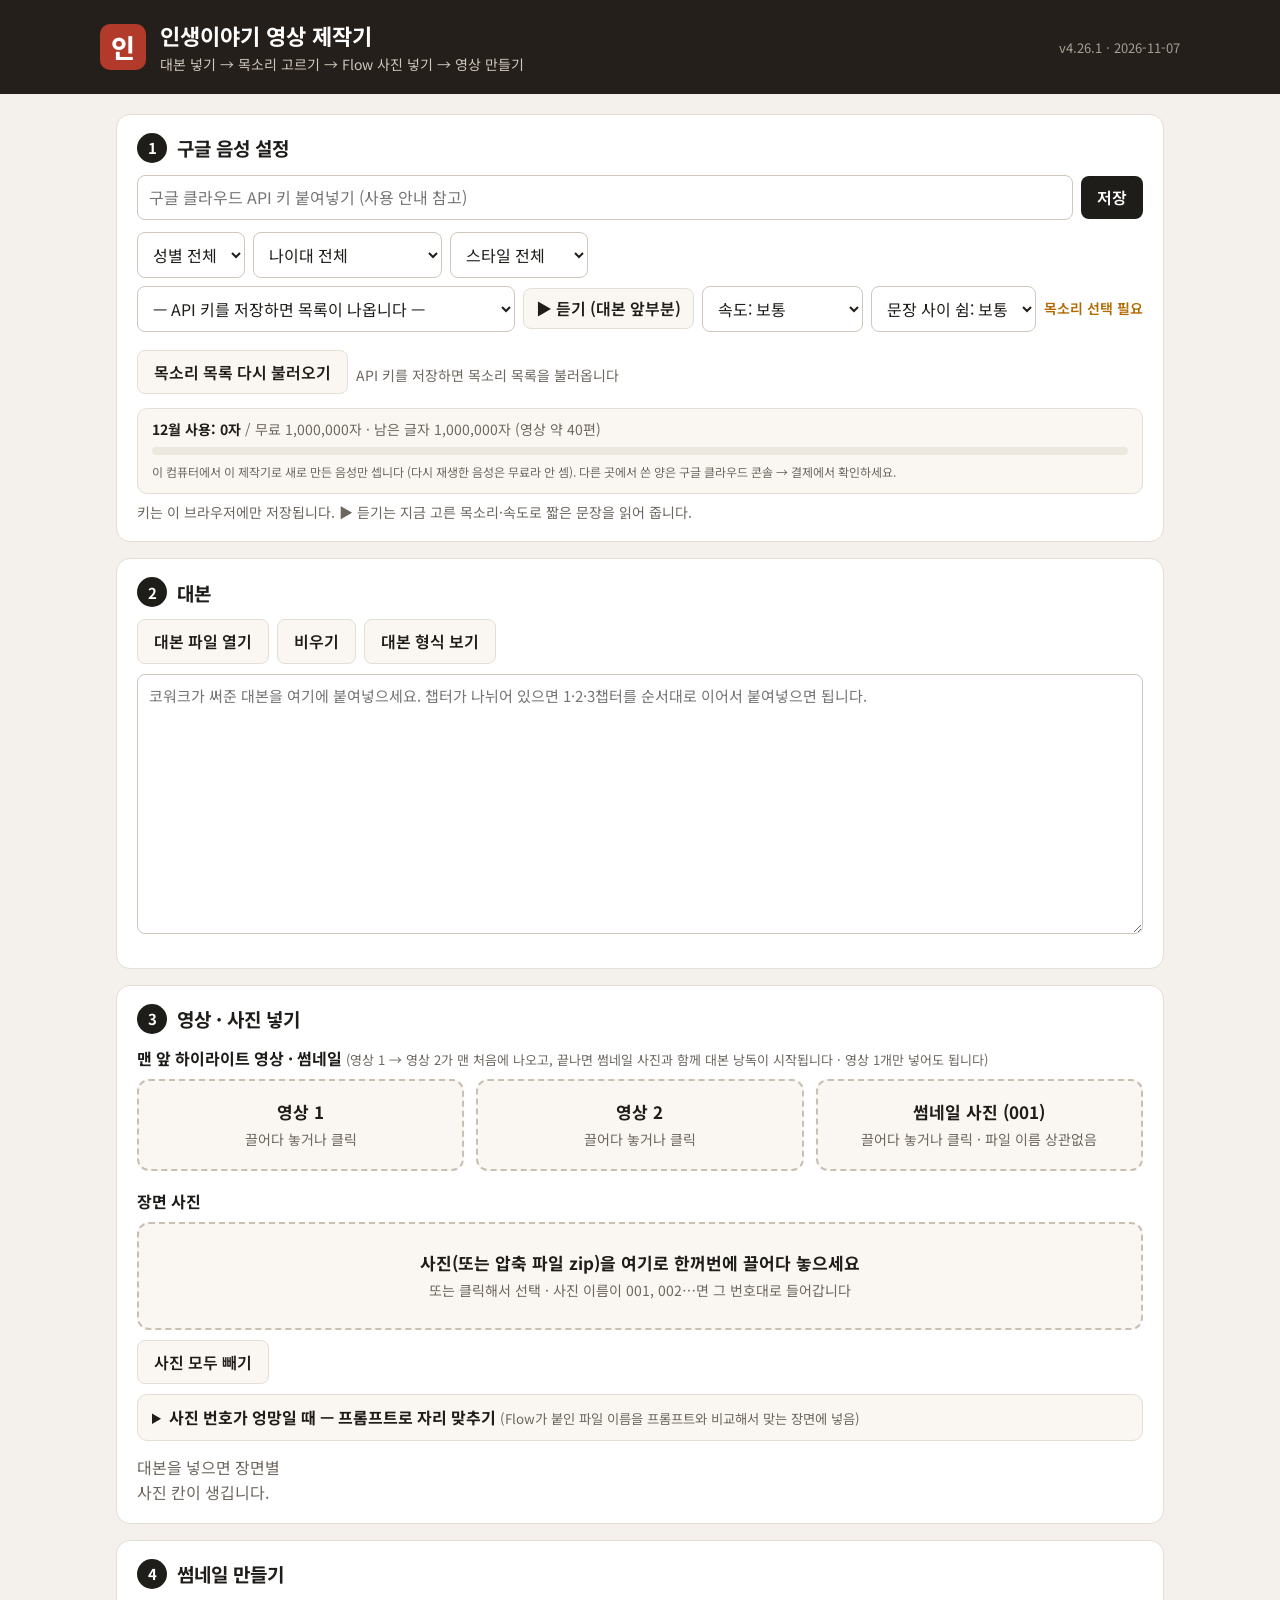
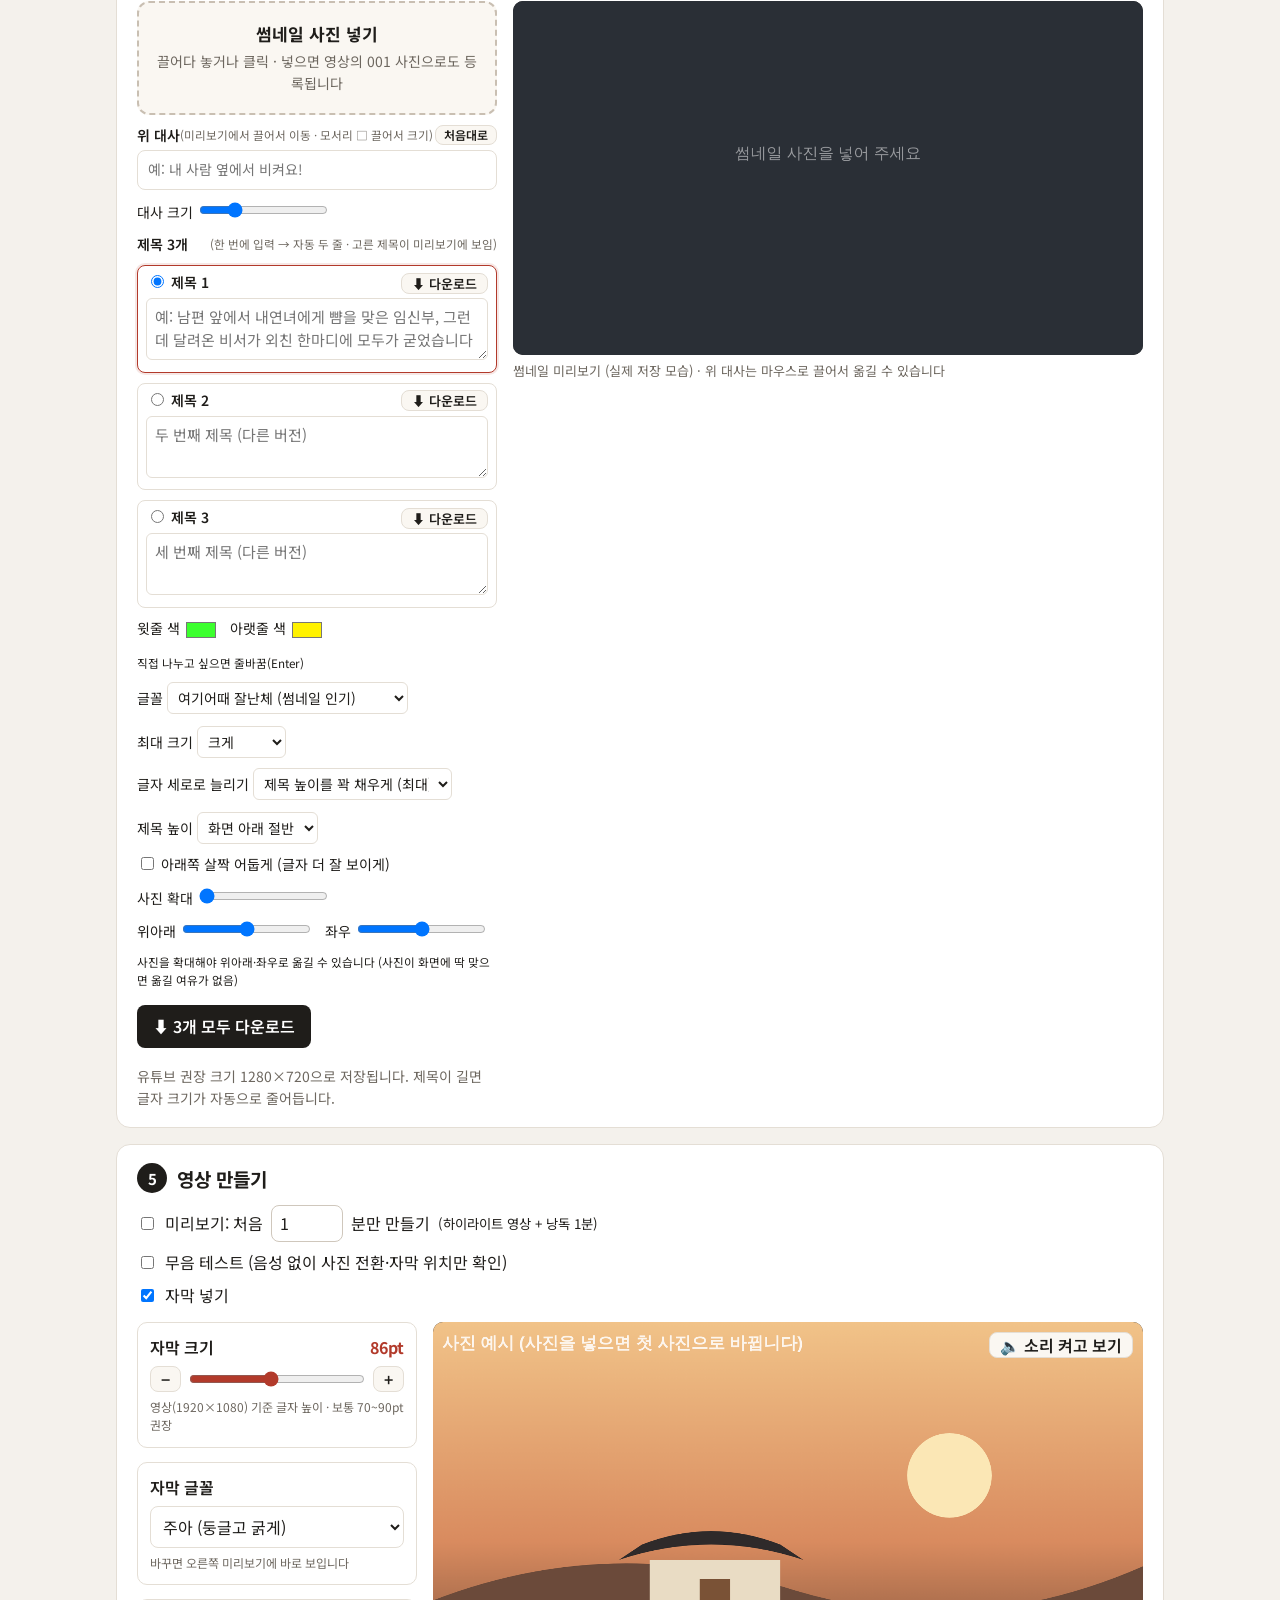
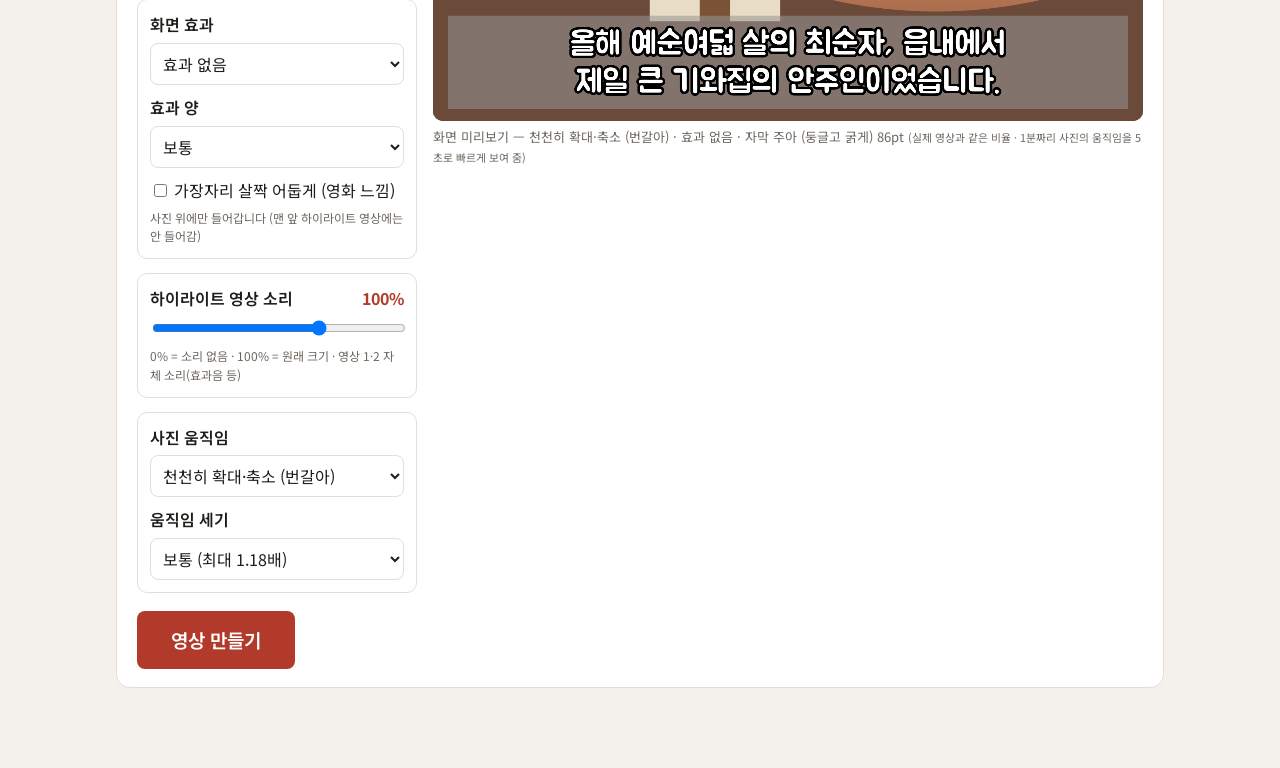
==== index.html @ 5c07108b "사진 움직임 세기 키움 (거의 안 보이던 문제) Co-Authored-By: Claude Opus 5.5 <noreply@anthropic.com> Claude-Session: h" ====
<!doctype html>
<html lang="ko">
<head>
<meta charset="utf-8">
<meta name="viewport" content="width=device-width, initial-scale=1">
<title>인생이야기 영상 제작기</title>
<link rel="preconnect" href="https://fonts.googleapis.com"><link rel="preconnect" href="https://fonts.gstatic.com" crossorigin>
<link href="https://fonts.googleapis.com/css2?family=Jua&family=Do+Hyeon&family=Black+Han+Sans&family=Bagel+Fat+One&family=Gasoek+One&family=Noto+Sans+KR:wght@700;900&family=Gothic+A1:wght@800&family=Nanum+Gothic:wght@800&family=Sunflower:wght@700&family=Gowun+Dodum&family=Dongle:wght@700&family=Gugi&family=Yeon+Sung&family=Noto+Serif+KR:wght@900&family=Nanum+Myeongjo:wght@800&family=Hahmlet:wght@800&family=Song+Myung&family=Dokdo&family=East+Sea+Dokdo&family=Gaegu:wght@700&family=Nanum+Pen+Script&display=swap" rel="stylesheet">
<link rel="stylesheet" href="lib/fonts/fonts.css?v=1">
<link rel="stylesheet" href="app.css?v=36">
</head>
<body>
<header class="top">
  <div class="brand"><span class="logo">인</span><div><h1>인생이야기 영상 제작기</h1><p>대본 넣기 → 목소리 고르기 → Flow 사진 넣기 → 영상 만들기</p></div><div class="topright"><span id="ext-state" class="ext"></span><span id="version" class="ver"></span></div></div>
</header>

<main>
  <!-- 음성 방식 -->
  <section class="card modes" id="sec-mode" hidden>
    <div class="card-head"><h2>음성은 어디서 만드나요?</h2></div>
    <label class="mode"><input type="radio" name="mode" value="google"> <span><b>제작기에서 바로 만들기 (구글 음성)</b><small>대본만 넣으면 음성·자막까지 자동 · 매달 100만 자 무료</small></span></label>
    <label class="mode"><input type="radio" name="mode" value="vrew"> <span><b>브루에서 만든 음성 파일 쓰기</b><small>브루에서 송세아로 만든 음성(mp3) + 자막(srt)을 넣음</small></span></label>
  </section>

  <!-- 구글 음성 -->
  <section class="card" id="sec-gkey" data-mode="google">
    <div class="card-head"><span class="num">1</span><h2>구글 음성 설정</h2><span class="state" id="g-key-state"></span></div>
    <div class="row">
      <input type="password" id="g-key" placeholder="구글 클라우드 API 키 붙여넣기 (사용 안내 참고)" autocomplete="off">
      <button id="g-key-save" class="btn">저장</button>
    </div>
    <div class="row" style="margin-top:12px">
      <select id="g-f-gender" class="f" title="성별"><option value="">성별 전체</option><option value="FEMALE">여성</option><option value="MALE">남성</option></select>
      <select id="g-f-age" class="f" title="느낌상 나이대 (추정)"><option value="">나이대 전체</option><option value="청년">청년 (20~30대 느낌)</option><option value="중년">중년 (40~50대 느낌)</option><option value="장년">장년 (60대 이상 느낌)</option></select>
      <select id="g-f-style" class="f" title="목소리 스타일"><option value="">스타일 전체</option><option value="warm">따뜻·부드러운</option><option value="calm">차분·또렷한</option><option value="bright">밝고 활기찬</option></select>
    </div>
    <div class="row" style="margin-top:8px">
      <select id="g-voice" class="gvoice"></select>
      <button id="g-play" class="btn play" title="대본을 넣었으면 대본 앞부분을, 없으면 예시 문장을 읽어 줍니다">▶ 듣기 (대본 앞부분)</button>
      <select id="g-speed" title="읽는 속도">
        <option value="0.8">속도: 아주 느리게</option><option value="0.85">속도: 느리게</option><option value="0.9">속도: 조금 느리게</option>
        <option value="0.95">속도: 살짝 느리게</option><option value="1">속도: 보통</option><option value="1.05">속도: 살짝 빠르게</option>
        <option value="1.1">속도: 조금 빠르게</option><option value="1.2">속도: 빠르게</option>
      </select>
      <select id="g-pause" title="문장이 끝날 때마다 쉬는 길이">
        <option value="0">문장 사이 쉼: 없음</option><option value="1">문장 사이 쉼: 짧게</option><option value="2" selected>문장 사이 쉼: 보통</option><option value="3">문장 사이 쉼: 길게</option>
      </select>
      <span class="state" id="g-voice-state"></span>
    </div>
    <div class="row picks" id="g-picks"></div>
    <div class="row tools" style="margin-top:8px"><button class="btn ghost" id="g-voices-load">목소리 목록 다시 불러오기</button><span class="hint" id="g-voices-info"></span></div>
    <div class="g-usage" id="g-usage"></div>
    <p class="hint">키는 이 브라우저에만 저장됩니다. ▶ 듣기는 지금 고른 목소리·속도로 짧은 문장을 읽어 줍니다.</p>
  </section>

  <!-- 브루 음성 -->
  <section class="card" id="sec-vrew" data-mode="vrew" hidden>
    <div class="card-head"><span class="num">1</span><h2>브루 음성 · 자막 넣기</h2><span class="state" id="vrew-state"></span></div>
    <div class="help">
      <b>브루에서 할 일</b>
      <ol>
        <li>대본을 넣고 AI 목소리(예: 송세아)로 음성 만들기 — 사진·배경음악은 넣지 않아도 됨</li>
        <li><b>내보내기 → 오디오 파일(mp3 또는 wav)</b> 저장</li>
        <li><b>내보내기 → 자막 파일(srt)</b> 저장</li>
      </ol>
    </div>
    <div class="vrew-files">
      <label class="drop small" id="vrew-drop">
        <input type="file" id="vrew-input" accept="audio/*,.mp3,.wav,.m4a,.aac,.srt,text/plain" multiple hidden>
        <strong>음성 파일과 자막 파일(.srt)을 여기로 끌어다 놓으세요</strong>
        <span>두 개를 한꺼번에 넣어도 되고, 하나씩 넣어도 됩니다</span>
      </label>
      <div class="vrew-info">
        <div>음성: <b id="vrew-audio-name">없음</b></div>
        <div>자막: <b id="vrew-srt-name">없음</b></div>
      </div>
    </div>
  </section>

  <!-- 2. 대본 -->
  <section class="card" id="sec-script">
    <div class="card-head"><span class="num">2</span><h2>대본 <small class="opt-only">(선택)</small></h2><span class="state" id="script-state"></span></div>
    <p class="hint opt-only" style="margin:0 0 10px">브루 음성을 쓸 때는 비워 둬도 됩니다. 대본에 <b>[장면 001]</b> 표시가 있으면 그 위치에서 사진이 바뀌고, <b>[챕터]</b> 표시가 있으면 유튜브 챕터가 만들어집니다. 없으면 사진 장수에 맞춰 고르게 나눕니다.</p>
    <div class="row tools">
      <label class="btn ghost" title="챕터 파일 여러 개를 한꺼번에 고르면 이름 순서대로 이어 붙입니다">대본 파일 열기<input type="file" id="script-file" accept=".txt,text/plain" multiple hidden></label>
      <button class="btn ghost" id="script-clear">비우기</button>
      <button class="btn ghost" id="format-help-btn">대본 형식 보기</button>
    </div>
    <div id="format-help" class="help" hidden>
      <pre>[챕터] 1부. 낡은 장부        ← 유튜브 챕터 제목 (선택)
[장면 003]                   ← 여기서 사진 3번으로 바뀜
[내레이션] 서윤희가 시집온 곳은...
[한숙자] 쌀자루는 왜 아직 그대로냐.
[서윤희|슬픔] 금방 옮기겠습니다.        ← 감정 지정
[김덕수|분노|1.5] 그만들 해라.          ← 감정 + 세기(0~2)</pre>
      <p>감정: 보통 · 기쁨 · 슬픔 · 분노 · 속삭임 · 톤업 · 톤다운 · 자동 &nbsp;/&nbsp; 태그 없는 줄은 내레이션 &nbsp;/&nbsp; # 으로 시작하는 줄은 무시</p>
    </div>
    <textarea id="script" autocomplete="off" spellcheck="false" placeholder="코워크가 써준 대본을 여기에 붙여넣으세요. 챕터가 나뉘어 있으면 1·2·3챕터를 순서대로 이어서 붙여넣으면 됩니다."></textarea>
    <div id="script-summary" class="summary"></div>
  </section>

  <!-- 사진 만들기 -->
  <section class="card" id="sec-gen" hidden>
    <div class="card-head"><span class="num">3</span><h2>사진 자동 생성 <small>(선택 · Gemini API 키가 있을 때만)</small></h2><span class="state" id="gen-state"></span></div>
    <div class="row">
      <input type="password" id="gem-key" placeholder="Gemini API 키 (aistudio.google.com → Get API key)" autocomplete="off">
      <button id="gem-key-save" class="btn">저장</button><span class="state" id="gem-key-state"></span>
    </div>
    <div class="row" style="margin-top:8px"><label>모델 <select id="gem-model"></select></label></div>
    <div class="row tools" style="margin-top:12px">
      <label class="btn ghost">프롬프트 파일 열기<input type="file" id="gen-file" accept=".txt,.md,text/plain" hidden></label>
    </div>
    <textarea id="gen-prompts" class="short" spellcheck="false" placeholder="코워크가 준 '이미지 프롬프트'를 여기에 붙여넣으세요 ([인물] / [인물사진] / [썸네일 A] / [장면 002] …)"></textarea>
    <div id="gen-summary" class="summary"></div>
    <h3 class="sub">① 인물 참고 사진 <span class="hint">— 인물마다 얼굴 사진 1장을 정해두면 모든 장면에서 같은 얼굴로 나옵니다</span></h3>
    <div id="gen-chars" class="chars"></div>
    <h3 class="sub">② 썸네일 <span class="hint">— 썸네일 A 는 장면 001 사진으로도 쓰입니다</span></h3>
    <div id="gen-thumbs" class="grid"></div>
    <h3 class="sub">③ 장면 사진 전부 만들기</h3>
    <div class="row">
      <button id="gen-all" class="btn big">사진 전부 만들기</button>
      <button id="gen-stop" class="btn ghost" hidden>중지</button>
      <button id="gen-retry" class="btn ghost" hidden>실패한 것만 다시</button>
      <button id="gen-zip" class="btn ghost">만든 사진 폴더에 저장</button>
    </div>
    <div id="gen-failed" class="msgs"></div>
    <p class="hint">만든 사진은 아래 사진 칸에 장면 번호대로 바로 들어갑니다. 마음에 안 드는 장은 아래 칸의 [다시] 를 누르세요. 한 번 만든 사진은 브라우저에 저장되어, 새로고침해도 다시 돈이 들지 않습니다.</p>
  </section>

  <!-- 4. 사진 -->
  <section class="card" id="sec-images">
    <div class="card-head"><span class="num">4</span><h2>영상 · 사진 넣기</h2><span class="state" id="img-state"></span></div>
    <h3 class="subhead">맨 앞 하이라이트 영상 · 썸네일 <small>(영상 1 → 영상 2가 맨 처음에 나오고, 끝나면 썸네일 사진과 함께 대본 낭독이 시작됩니다 · 영상 1개만 넣어도 됩니다)</small></h3>
    <div class="clip-row">
      <div class="clip-slot" data-part="1">
        <label class="drop small"><input type="file" accept="video/*" hidden><strong>영상 1</strong><span class="clip-name">끌어다 놓거나 클릭</span></label>
        <video muted playsinline hidden></video>
        <button class="btn ghost clip-del" hidden>빼기</button>
      </div>
      <div class="clip-slot" data-part="2">
        <label class="drop small"><input type="file" accept="video/*" hidden><strong>영상 2</strong><span class="clip-name">끌어다 놓거나 클릭</span></label>
        <video muted playsinline hidden></video>
        <button class="btn ghost clip-del" hidden>빼기</button>
      </div>
      <div class="clip-slot thumb-slot" id="thumb-slot">
        <label class="drop small"><input type="file" accept="image/*" hidden><strong>썸네일 사진 (001)</strong><span class="clip-name">끌어다 놓거나 클릭 · 파일 이름 상관없음</span></label>
        <img alt="" hidden>
        <button class="btn ghost clip-del" hidden>빼기</button>
      </div>
    </div>
    <h3 class="subhead">장면 사진</h3>
    <label id="drop" class="drop">
      <input type="file" id="img-input" accept="image/*,video/*,.zip" multiple hidden>
      <strong>사진(또는 압축 파일 zip)을 여기로 한꺼번에 끌어다 놓으세요</strong>
      <span>또는 클릭해서 선택 · 사진 이름이 001, 002…면 그 번호대로 들어갑니다</span>
    </label>
    <div class="row tools"><button class="btn ghost" id="img-clear">사진 모두 빼기</button></div>
    <details class="pm-box" id="pm-box">
      <summary><b>사진 번호가 엉망일 때 — 프롬프트로 자리 맞추기</b> <small>(Flow가 붙인 파일 이름을 프롬프트와 비교해서 맞는 장면에 넣음)</small></summary>
      <p class="hint" style="margin:8px 0">Flow에 붙여넣었던 프롬프트를 그대로 아래에 붙여넣고 버튼을 누르세요. Flow가 파일 이름을 프롬프트 요약(예: Man_with_umbrella_at_bus_stop.png)으로 붙이면, 그 단어들을 프롬프트와 비교해 맞는 장면에 한 장씩 넣습니다. 썸네일(001) 칸의 사진은 그대로 둡니다.</p>
      <textarea id="pm-text" class="pm-text" placeholder='Save/export this image as "002". 프롬프트…placeholder="2. A wide establishing shot of ...&#10;&#10;3. ..."#10;placeholder="2. A wide establishing shot of ...&#10;&#10;3. ..."#10;Save/export this image as "003". 프롬프트…placeholder="2. A wide establishing shot of ...&#10;&#10;3. ..."#10;placeholder="2. A wide establishing shot of ...&#10;&#10;3. ..."#10;(또는 2. 프롬프트… 형식도 됩니다)'></textarea>
      <div class="row" style="margin-top:8px">
        <button class="btn" id="pm-run" type="button">프롬프트로 자리 맞추기</button>
        <label style="font-size:14px"><input type="checkbox" id="pm-ai"> AI로 사진 내용도 보기 <small style="color:var(--muted)">(이름에 단서가 없을 때만 · 처음 100MB 받음)</small></label>
        <label class="btn ghost" style="cursor:pointer">프롬프트 파일 열기<input type="file" id="pm-file" accept=".txt,.md,text/plain" hidden></label>
      </div>
      <p class="hint" id="pm-state"></p>
    </details>
    <div id="grid" class="grid"></div>
    <div class="sub-box" id="sub-box" hidden>
      <div class="card-head" style="margin:0 0 8px"><h2 style="font-size:17px">구독·좋아요 영상 <small>(한 번 넣으면 계속 저장)</small></h2><span class="state" id="sub-state"></span></div>
      <p class="hint" style="margin:0 0 10px">대본에서 <b>"구독과 좋아요…"</b> 멘트가 나오는 순간 자동으로 이 영상이 나옵니다. 매번 넣을 필요 없이 이 브라우저에 저장됩니다.</p>
      <div class="sub-row">
        <label class="drop small" id="sub-drop">
          <input type="file" id="sub-input" accept="video/*" hidden>
          <strong>영상 파일을 끌어다 놓거나 클릭</strong><span>지금 저장된 것: <b id="sub-name">없음</b></span>
        </label>
        <video id="sub-preview" muted playsinline controls hidden></video>
      </div>
      <div class="row" id="sub-opts" hidden style="margin-top:10px;gap:14px;flex-wrap:wrap;align-items:center">
        <label><input type="checkbox" id="sub-hide" checked> 영상이 나오는 동안 제작기 자막 숨기기 (영상에 자막이 이미 있으므로)</label>
        <details class="more"><summary>기타 설정</summary>
          <label>보여주는 방식 <select id="sub-mode"><option value="full">화면 전체로</option><option value="key">사진 위에 겹치기 (초록 배경 지움)</option></select></label>
          <label><input type="checkbox" id="sub-sound"> 영상 자체 소리도 넣기</label>
        </details>
        <button class="btn ghost" id="sub-del">빼기</button>
      </div>
    </div>
  </section>

  <!-- 썸네일 만들기 -->
  <section class="card" id="sec-thumb">
    <div class="card-head"><span class="num">5</span><h2>썸네일 만들기</h2><span class="state" id="tm-state"></span></div>
    <div class="tm-wrap">
      <div class="tm-ctl">
        <label class="drop small" id="tm-drop">
          <input type="file" id="tm-input" accept="image/*" hidden>
          <strong>썸네일 사진 넣기</strong><span id="tm-name">끌어다 놓거나 클릭 · 넣으면 영상의 001 사진으로도 등록됩니다</span>
        </label>
        <label class="tm-field"><span><span>위 대사 <small>(미리보기에서 끌어서 이동 · 모서리 □ 끌어서 크기)</small></span><button class="btn ghost sm" id="tm-qreset" type="button" style="font-size:12px;padding:3px 8px">처음대로</button></span><input type="text" id="tm-quote" placeholder="예: 내 사람 옆에서 비켜요!"></label>
        <div class="tm-row"><label>대사 크기 <input type="range" id="tm-qsize" min="35" max="300" step="5" value="100"></label></div>
        <div class="tm-field"><span>제목 3개 <small>(한 번에 입력 → 자동 두 줄 · 고른 제목이 미리보기에 보임)</small></span></div>
        <div class="tm-title-row on" data-i="1">
          <div class="tm-title-h"><label><input type="radio" name="tm-pick" value="1" checked> 제목 1</label><button class="btn ghost sm tm-dl" type="button" data-i="1">⬇ 다운로드</button></div>
          <textarea id="tm-title1" class="tm-title" rows="2" placeholder="예: 남편 앞에서 내연녀에게 뺨을 맞은 임신부, 그런데 달려온 비서가 외친 한마디에 모두가 굳었습니다"></textarea>
        </div>
        <div class="tm-title-row" data-i="2">
          <div class="tm-title-h"><label><input type="radio" name="tm-pick" value="2"> 제목 2</label><button class="btn ghost sm tm-dl" type="button" data-i="2">⬇ 다운로드</button></div>
          <textarea id="tm-title2" class="tm-title" rows="2" placeholder="두 번째 제목 (다른 버전)"></textarea>
        </div>
        <div class="tm-title-row" data-i="3">
          <div class="tm-title-h"><label><input type="radio" name="tm-pick" value="3"> 제목 3</label><button class="btn ghost sm tm-dl" type="button" data-i="3">⬇ 다운로드</button></div>
          <textarea id="tm-title3" class="tm-title" rows="2" placeholder="세 번째 제목 (다른 버전)"></textarea>
        </div>

        <div class="tm-row"><label>윗줄 색 <input type="color" id="tm-c1" value="#3cff2e"></label><label>아랫줄 색 <input type="color" id="tm-c2" value="#fff200"></label><small>직접 나누고 싶으면 줄바꿈(Enter)</small></div>
        <div class="tm-row">
          <label>글꼴 <select id="tm-font"></select></label>
          <label>최대 크기 <select id="tm-size"><option value="0.8">보통</option><option value="1" selected>크게</option><option value="1.2">아주 크게</option></select></label>
        </div>
        <div class="tm-row">
          <label>글자 세로로 늘리기 <select id="tm-stretch"><option value="fill" selected>제목 높이를 꽉 채우게 (최대)</option><option value="3">3배</option><option value="2.5">2.5배</option><option value="2">2배</option><option value="1.5">1.5배</option><option value="1">안 늘림</option></select></label>
          <label>제목 높이 <select id="tm-area"><option value="0.38">화면 아래 ⅓</option><option value="0.45">화면 아래 45%</option><option value="0.52" selected>화면 아래 절반</option><option value="0.6">화면 아래 60%</option></select></label>
        </div>
        <div class="tm-row">
          <label><input type="checkbox" id="tm-shade"> 아래쪽 살짝 어둡게 (글자 더 잘 보이게)</label>
        </div>
        <div class="tm-row">
          <label>사진 확대 <input type="range" id="tm-zoom" min="100" max="250" step="5" value="100"></label>
        </div>
        <div class="tm-row">
          <label>위아래 <input type="range" id="tm-posy" min="0" max="100" value="50"></label>
          <label>좌우 <input type="range" id="tm-posx" min="0" max="100" value="50"></label>
        </div>
        <div class="tm-row"><small>사진을 확대해야 위아래·좌우로 옮길 수 있습니다 (사진이 화면에 딱 맞으면 옮길 여유가 없음)</small>
        </div>
        <div class="row" style="margin-top:6px">
          <button class="btn" id="tm-save" type="button">⬇ 3개 모두 다운로드</button>
        </div>
        <small class="hint">유튜브 권장 크기 1280×720으로 저장됩니다. 제목이 길면 글자 크기가 자동으로 줄어듭니다.</small>
      </div>
      <figure class="look tm-look">
        <canvas id="tm-canvas" width="1280" height="720"></canvas>
        <figcaption>썸네일 미리보기 (실제 저장 모습) · 위 대사는 마우스로 끌어서 옮길 수 있습니다</figcaption>
      </figure>
    </div>
  </section>

  <!-- 5. 만들기 -->
  <section class="card" id="sec-build">
    <div class="card-head"><span class="num">5</span><h2>영상 만들기</h2></div>
    <div class="opts">
      <label><input type="checkbox" id="opt-preview"> 미리보기: 처음 <input type="number" id="opt-preview-n" value="1" min="0.5" max="30" step="0.5"> 분만 만들기 <small>(하이라이트 영상 + 낭독 1분)</small></label>
      <label data-mode="google"><input type="checkbox" id="opt-mock"> 무음 테스트 (음성 없이 사진 전환·자막 위치만 확인)</label>
      <label><input type="checkbox" id="opt-sub" checked> 자막 넣기</label>
    </div>
    <div class="look-wrap">
      <div class="look-ctl">
        <div class="ctl">
          <div class="ctl-h">자막 크기 <b id="opt-subsize-val">86pt</b></div>
          <div class="ctl-row">
            <button class="btn ghost sm" id="subsize-minus" type="button">−</button>
            <input type="range" id="opt-subsize" min="48" max="130" step="2" value="86">
            <button class="btn ghost sm" id="subsize-plus" type="button">+</button>
          </div>
          <small>영상(1920×1080) 기준 글자 높이 · 보통 70~90pt 권장</small>
        </div>
        <div class="ctl">
          <div class="ctl-h">자막 글꼴</div>
          <select id="opt-font"></select>
          <small>바꾸면 오른쪽 미리보기에 바로 보입니다</small>
        </div>
        <div class="ctl">
          <div class="ctl-h">화면 효과</div>
          <select id="opt-fx">
            <option value="none" selected>효과 없음</option>
            <option value="firefly">반딧불 (떠다니는 빛)</option>
            <option value="dust">빛가루 (반짝이는 먼지)</option>
            <option value="petal">꽃잎 흩날림</option>
            <option value="leaf">낙엽 흩날림</option>
            <option value="snow">눈 내림</option>
            <option value="leak">따뜻한 빛 번짐</option>
          </select>
          <div class="ctl-h" style="margin-top:10px">효과 양</div>
          <select id="opt-fx-amt"><option value="0.6">적게</option><option value="1" selected>보통</option><option value="1.6">많이</option></select>
          <label style="display:block;margin-top:10px"><input type="checkbox" id="opt-vig"> 가장자리 살짝 어둡게 (영화 느낌)</label>
          <small>사진 위에만 들어갑니다 (맨 앞 하이라이트 영상에는 안 들어감)</small>
        </div>
        <div class="ctl">
          <div class="ctl-h">하이라이트 영상 소리 <b id="opt-clipvol-val">100%</b></div>
          <input type="range" id="opt-clipvol" min="0" max="150" step="5" value="100" style="width:100%">
          <small>0% = 소리 없음 · 100% = 원래 크기 · 영상 1·2 자체 소리(효과음 등)</small>
        </div>
        <div class="ctl">
          <div class="ctl-h">사진 움직임</div>
          <select id="opt-motion">
            <option value="alt" selected>천천히 확대·축소 (번갈아)</option>
            <option value="in">천천히 확대만</option>
            <option value="out">천천히 축소만</option>
            <option value="pan">천천히 좌우 이동</option>
            <option value="kb">확대하며 옆으로 이동</option>
            <option value="none">움직임 없음</option>
          </select>
          <div class="ctl-h" style="margin-top:10px">움직임 세기</div>
          <select id="opt-motion-str">
            <option value="1.1">약하게 (최대 1.1배)</option>
            <option value="1.18" selected>보통 (최대 1.18배)</option>
            <option value="1.28">강하게 (최대 1.28배)</option>
          </select>
        </div>
      </div>
      <figure class="look">
        <canvas id="look" width="1920" height="1080"></canvas>
        <button class="btn ghost sm look-sound" id="look-sound" type="button">🔈 소리 켜고 보기</button>
        <figcaption>화면 미리보기 — <span id="look-cap"></span> <small>(실제 영상과 같은 비율 · 1분짜리 사진의 움직임을 5초로 빠르게 보여 줌)</small></figcaption>
      </figure>
    </div>
    <div class="row">
      <button id="build" class="btn big">영상 만들기</button>
      <button id="cancel" class="btn ghost" hidden>중지</button>
    </div>
    <div id="progress" class="progress" hidden>
      <div class="stage" id="stage"></div>
      <div class="bar"><div id="bar-fill"></div></div>
      <div class="pmeta"><span id="pct"></span><span id="eta"></span></div>
      <canvas id="preview" width="1920" height="1080"></canvas>
    </div>
    <div id="result" class="result" hidden></div>
  </section>
</main>

<!-- 예전 타입캐스트 방식용 요소 (화면에는 안 보임) -->
<div hidden id="legacy">
  <input id="api-key"><button id="key-save"></button><span id="key-state"></span>
  <input type="checkbox" id="opt-single">
  <div id="cast"></div><span id="cast-state"></span><span id="voices-info"></span><button id="voices-load"></button>
  <button id="cache-clear"></button><span id="cache-info"></span>
</div>
<div id="toast" class="toast" hidden></div>
<audio id="player" hidden></audio>
<script src="lib/mp4-muxer.js?v=2"></script>
<script src="lib/jszip.min.js?v=2"></script>
<script src="app.js?v=55"></script>
<script src="gen.js?v=1"></script>
<script src="match.js?v=3"></script>
<script src="tts.js?v=8"></script>
</body>
</html>
---- lib/fonts/fonts.css ----
/* 직접 올려 둔 무료 한글 글꼴 (상업적 이용 가능) — 고를 때만 내려받음 */
@font-face { font-family: "Jalnan"; src: url("Jalnan.woff") format("woff"); font-display: swap; }
@font-face { font-family: "BMHannaPro"; src: url("BMHannaPro.woff2") format("woff2"); font-display: swap; }
@font-face { font-family: "Cafe24Ssurround"; src: url("Cafe24Ssurround.woff") format("woff"); font-display: swap; }
@font-face { font-family: "GangwonPower"; src: url("GangwonPower.woff") format("woff"); font-display: swap; }
@font-face { font-family: "ONEMobilePOP"; src: url("ONEMobilePOP.woff") format("woff"); font-display: swap; }
@font-face { font-family: "NanumSquareEB"; src: url("NanumSquareEB.woff2") format("woff2"); font-display: swap; }
@font-face { font-family: "NanumSquareRoundEB"; src: url("NanumSquareRoundEB.woff2") format("woff2"); font-display: swap; }
@font-face { font-family: "LINESeedKR"; src: url("LINESeedKRBold.woff2") format("woff2"); font-display: swap; }
@font-face { font-family: "PayboocBold"; src: url("PayboocBold.woff") format("woff"); font-display: swap; }
@font-face { font-family: "BinggraeBold"; src: url("BinggraeBold.woff2") format("woff2"); font-display: swap; }
@font-face { font-family: "MaplestoryBold"; src: url("MaplestoryBold.woff2") format("woff2"); font-display: swap; }
@font-face { font-family: "BMHanna11"; src: url("BMHanna11.woff2") format("woff2"); font-display: swap; }
@font-face { font-family: "BMEuljiro"; src: url("BMEuljiro.woff2") format("woff2"); font-display: swap; }
@font-face { font-family: "TmonMonsori"; src: url("TmonMonsori.woff") format("woff"); font-display: swap; }
@font-face { font-family: "ChosunGs"; src: url("ChosunGs.woff") format("woff"); font-display: swap; }
@font-face { font-family: "NanumBrush"; src: url("NanumBrush.woff2") format("woff2"); font-display: swap; }
---- app.css ----
:root {
  --bg: #f4f1ec;
  --card: #ffffff;
  --ink: #1f1d1a;
  --muted: #6d675f;
  --line: #e4ded5;
  --accent: #b23a2b;
  --accent-ink: #ffffff;
  --ok: #2e7d4f;
  --warn: #b26a00;
  --err: #b3261e;
  --soft: #faf7f2;
}
* { box-sizing: border-box; }
body {
  margin: 0; background: var(--bg); color: var(--ink);
  font: 16px/1.55 "Malgun Gothic", "Apple SD Gothic Neo", "Noto Sans KR", system-ui, sans-serif;
}
.top { background: #241f1b; color: #fff; padding: 18px 24px; }
.brand { display: flex; gap: 14px; align-items: center; max-width: 1080px; margin: 0 auto; }
.logo { width: 46px; height: 46px; border-radius: 10px; background: var(--accent); display: grid; place-items: center; font-weight: 800; font-size: 26px; }
.top h1 { margin: 0; font-size: 22px; }
.top p { margin: 2px 0 0; color: #cfc6bb; font-size: 14px; }
main { max-width: 1080px; margin: 0 auto; padding: 20px 16px 80px; display: grid; gap: 16px; }
.card { background: var(--card); border: 1px solid var(--line); border-radius: 14px; padding: 18px 20px; }
.card-head { display: flex; align-items: center; gap: 10px; margin-bottom: 12px; }
.card-head h2 { margin: 0; font-size: 19px; }
.num { width: 30px; height: 30px; border-radius: 50%; background: var(--ink); color: #fff; display: grid; place-items: center; font-weight: 700; font-size: 15px; flex: none; }
.state { margin-left: auto; font-size: 14px; font-weight: 600; }
.state.ok { color: var(--ok); } .state.warn { color: var(--warn); } .state.err { color: var(--err); }
.row { display: flex; gap: 8px; align-items: center; flex-wrap: wrap; }
.row.tools { margin-bottom: 10px; }
input[type=password], input[type=text], textarea, select, input[type=number] {
  font: inherit; border: 1px solid #cfc7bc; border-radius: 8px; padding: 9px 11px; background: #fff; color: var(--ink);
}
#api-key { flex: 1; min-width: 240px; }
textarea { width: 100%; min-height: 260px; resize: vertical; font-family: "Malgun Gothic", "Noto Sans KR", sans-serif; font-size: 15px; }
.btn { font: inherit; font-weight: 600; border: 0; border-radius: 8px; padding: 9px 16px; background: var(--ink); color: #fff; cursor: pointer; }
.btn:hover { filter: brightness(1.15); }
.btn.ghost { background: var(--soft); color: var(--ink); border: 1px solid var(--line); }
.btn.big { background: var(--accent); color: var(--accent-ink); font-size: 19px; padding: 14px 34px; }
.btn:disabled { opacity: .5; cursor: not-allowed; }
.btn.play { padding: 7px 12px; background: var(--soft); color: var(--ink); border: 1px solid var(--line); }
.hint { color: var(--muted); font-size: 14px; margin: 8px 0 0; }
.help { background: var(--soft); border: 1px solid var(--line); border-radius: 10px; padding: 10px 14px; margin-bottom: 10px; font-size: 14px; }
.help pre { margin: 0 0 6px; white-space: pre-wrap; font-family: inherit; }
.summary { margin-top: 10px; display: grid; grid-template-columns: repeat(auto-fit, minmax(150px, 1fr)); gap: 8px; }
.summary .k { background: var(--soft); border: 1px solid var(--line); border-radius: 10px; padding: 8px 12px; }
.summary .k b { display: block; font-size: 20px; }
.summary .k span { color: var(--muted); font-size: 13px; }
.summary .msgs { grid-column: 1 / -1; font-size: 14px; }
.msg-warn { color: var(--warn); } .msg-err { color: var(--err); }
.cast { display: grid; gap: 8px; }
.cast .empty, .grid .empty { color: var(--muted); margin: 0; }
.cast-row { display: grid; grid-template-columns: 120px 1fr auto; gap: 10px; align-items: center; border: 1px solid var(--line); border-radius: 10px; padding: 10px 12px; }
.cast-row.missing { border-color: #e6b3ad; background: #fdf4f2; }
.cast-name b { display: block; font-size: 17px; }
.cast-name span { color: var(--muted); font-size: 13px; }
.cast-pick { display: flex; gap: 6px; flex-wrap: wrap; align-items: center; }
.cast-pick select.voice { flex: 1; min-width: 220px; }
.cast-pick select.f { width: auto; }
.cast-extra { display: flex; gap: 6px; align-items: center; font-size: 14px; color: var(--muted); }
.drop { display: grid; place-items: center; text-align: center; gap: 4px; border: 2px dashed #c9bfb2; border-radius: 12px; padding: 26px; background: var(--soft); cursor: pointer; margin-bottom: 10px; }
.drop.over { border-color: var(--accent); background: #fbeeea; }
.drop strong { font-size: 17px; } .drop span { color: var(--muted); font-size: 14px; }
.grid { display: grid; grid-template-columns: repeat(auto-fill, minmax(150px, 1fr)); gap: 10px; }
.tile { border: 1px solid var(--line); border-radius: 10px; overflow: hidden; background: #fff; font-size: 13px; }
.tile .ph { aspect-ratio: 16/9; background: #ece7df center/cover no-repeat; display: grid; place-items: center; color: var(--muted); }
.tile.miss .ph { background-color: #f6e4e1; color: var(--err); }
.tile .cap { padding: 6px 8px; }
.tile .cap b { margin-right: 4px; }
.tile .cap span { color: var(--muted); display: block; white-space: nowrap; overflow: hidden; text-overflow: ellipsis; }
.opts { display: grid; gap: 8px; margin-bottom: 14px; }
.opts label { display: flex; gap: 8px; align-items: center; flex-wrap: wrap; }
.opts input[type=number] { width: 72px; padding: 5px 8px; }
.progress { margin-top: 16px; }
.stage { font-weight: 700; margin-bottom: 6px; }
.bar { height: 14px; border-radius: 7px; background: #ece7df; overflow: hidden; }
#bar-fill { height: 100%; width: 0; background: var(--accent); transition: width .2s; }
.pmeta { display: flex; justify-content: space-between; color: var(--muted); font-size: 14px; margin: 6px 0 10px; }
#preview { width: 100%; max-width: 640px; aspect-ratio: 16/9; border-radius: 10px; background: #111; display: block; }
.result { margin-top: 16px; border: 1px solid #b7dcc4; background: #f1faf4; border-radius: 12px; padding: 14px 16px; }
.result h3 { margin: 0 0 8px; color: var(--ok); }
.result .row { margin-top: 8px; }
.result.err { border-color: #e6b3ad; background: #fdf4f2; }
.result.err h3 { color: var(--err); }
.more { margin-top: 18px; color: var(--muted); }
.more summary { cursor: pointer; }
.toast { position: fixed; left: 50%; bottom: 24px; transform: translateX(-50%); background: #241f1b; color: #fff; padding: 10px 18px; border-radius: 10px; font-size: 15px; max-width: 90vw; z-index: 10; white-space: pre-line; }
@media (max-width: 720px) {
  .cast-row { grid-template-columns: 1fr; }
}
.single { display: flex; gap: 8px; align-items: center; flex-wrap: wrap; background: var(--soft); border: 1px solid var(--line); border-radius: 10px; padding: 10px 12px; margin-bottom: 10px; }
.single .hint { margin: 0; }
.topright { margin-left: auto; display: grid; justify-items: end; gap: 2px; font-size: 13px; }
.ext.ok { color: #9fe0b5; } .ext.warn { color: #ffcf7a; }
.ver { color: #a89f94; }
.cast-pick input.q { width: 170px; padding: 8px 10px; }
.modes .card-head { margin-bottom: 8px; }
.mode { display: flex; gap: 10px; align-items: flex-start; border: 1px solid var(--line); border-radius: 10px; padding: 10px 12px; margin-top: 8px; cursor: pointer; }
.mode input { margin-top: 5px; }
.mode b { display: block; font-size: 16px; }
.mode small { color: var(--muted); font-size: 14px; }
.mode:has(input:checked) { border-color: var(--accent); background: #fbeeea; }
.help ol { margin: 6px 0 0; padding-left: 20px; }
.vrew-files { display: grid; grid-template-columns: 1fr 260px; gap: 12px; align-items: stretch; margin-top: 10px; }
.drop.small { padding: 18px; margin: 0; }
.vrew-info { border: 1px solid var(--line); border-radius: 12px; padding: 12px 14px; display: grid; gap: 6px; align-content: center; font-size: 15px; }
.card-head h2 small { color: var(--muted); font-weight: 400; font-size: 14px; }
body:not(.mode-vrew) .opt-only { display: none; }
@media (max-width: 720px) { .vrew-files { grid-template-columns: 1fr; } }
[hidden] { display: none !important; }
#gem-key { flex: 1; min-width: 240px; }
textarea.short { min-height: 140px; margin-top: 4px; }
h3.sub { font-size: 16px; margin: 18px 0 8px; }
h3.sub .hint { font-weight: 400; margin-left: 4px; }
.chars { display: grid; gap: 10px; }
.char-row { display: grid; grid-template-columns: 110px 1fr; gap: 12px; border: 1px solid var(--line); border-radius: 10px; padding: 10px; }
.ref { width: 110px; height: 110px; border-radius: 10px; background: #ece7df center/cover no-repeat; display: grid; place-items: center; font-size: 12px; color: var(--muted); text-align: center; }
.char-info { display: grid; gap: 6px; align-content: start; }
.char-info .hint { margin: 0; }
.cands { display: flex; gap: 8px; flex-wrap: wrap; align-items: center; }
.cands .hint { flex-basis: 100%; }
.cand { padding: 0; border: 2px solid var(--line); border-radius: 10px; overflow: hidden; cursor: pointer; background: none; }
.cand:hover { border-color: var(--accent); }
.cand img { width: 120px; height: 120px; object-fit: cover; display: block; }
.tile { position: relative; }
.tile .regen { position: absolute; top: 6px; right: 6px; font: inherit; font-size: 12px; padding: 3px 8px; border-radius: 6px; border: 0; background: rgba(0,0,0,.6); color: #fff; cursor: pointer; }
.tile.thumb .row { margin-top: 6px; gap: 4px; }
.tile.thumb .btn { padding: 4px 10px; font-size: 13px; }
#g-key { flex: 1; min-width: 240px; }
select.gvoice { flex: 1; min-width: 260px; }
.picks { margin-top: 10px; gap: 6px; }
.picks .hint { margin: 0 4px 0 0; }
.btn.pick { padding: 7px 12px; font-size: 14px; background: var(--soft); color: var(--ink); border: 1px solid var(--line); }
.btn.pick.on { border-color: var(--accent); background: #fbeeea; }
.vbadge { position: absolute; top: 6px; left: 6px; font-size: 12px; padding: 2px 7px; border-radius: 6px; background: rgba(178,58,43,.9); color: #fff; }
.img-sum { grid-column: 1 / -1; border: 1px solid var(--line); border-radius: 10px; padding: 12px 14px; background: #fff; display: flex; flex-wrap: wrap; align-items: center; gap: 6px 12px; }
.img-sum.wait { background: #faf8f4; color: var(--muted); flex-direction: column; align-items: flex-start; gap: 4px; }
.img-sum.wait b { color: var(--ink, #222); }
.img-sum .bar { flex: 1 1 100%; height: 8px; border-radius: 4px; background: #ece7df; overflow: hidden; }
.img-sum .bar i { display: block; height: 100%; background: #c98a2b; }
.img-sum.full .bar i { background: #2e8b57; }
.img-sum.full b { color: #2e7d4f; }
.img-sum .miss-nums { flex: 1 1 100%; color: var(--err); font-size: 14px; }
.img-sum .miss-nums small { color: var(--muted); }
.img-sum .only-miss { font-size: 14px; cursor: pointer; }
.tile .okbadge { position: absolute; top: 6px; right: 6px; width: 22px; height: 22px; border-radius: 50%; background: #2e8b57; color: #fff; display: grid; place-items: center; font-size: 13px; font-weight: 700; }
.tile .regen + .vbadge + .okbadge, .tile .regen ~ .okbadge { right: 52px; }
.tile.miss .ph { background-color: #f3efe9; color: var(--muted); border-bottom: 1px dashed #d8cfc2; }
.sub-box { margin-top: 18px; border-top: 1px solid var(--line); padding-top: 16px; }
.sub-row { display: flex; gap: 12px; flex-wrap: wrap; align-items: stretch; }
.sub-row .drop { flex: 1 1 260px; margin: 0; }
.sub-row video { width: 240px; max-width: 100%; aspect-ratio: 16/9; border-radius: 8px; background: #000; }
.subhead { font-size: 16px; margin: 4px 0 8px; }
.subhead small { font-weight: 400; color: var(--muted); font-size: 13px; }
.clip-row { display: grid; grid-template-columns: 1fr 1fr 1fr; gap: 12px; margin-bottom: 18px; }
.clip-slot { display: flex; flex-wrap: wrap; align-items: center; gap: 8px; }
.clip-slot .drop { flex: 1 1 100%; }
.clip-slot .drop { margin: 0; }
.clip-slot.has .drop { border-style: solid; border-color: #2e8b57; background: #eef7f1; }
.clip-slot.has .clip-name { color: #2e7d4f; font-weight: 600; }
.clip-slot video { width: 160px; aspect-ratio: 16/9; border-radius: 6px; background: #000; }
.clip-slot .clip-del { padding: 6px 12px; }
@media (max-width: 560px) { .clip-row { grid-template-columns: 1fr; } }
.look-wrap { display: grid; grid-template-columns: 280px 1fr; gap: 16px; margin: 14px 0 18px; align-items: start; }
.look-ctl { display: flex; flex-direction: column; gap: 14px; }
.ctl { border: 1px solid var(--line); border-radius: 10px; padding: 12px; background: #fff; }
.ctl-h { font-weight: 600; margin-bottom: 6px; display: flex; justify-content: space-between; }
.ctl-h b { color: var(--accent); }
.ctl-row { display: flex; align-items: center; gap: 6px; }
.ctl-row input[type=range] { flex: 1; accent-color: var(--accent); }
.ctl small { color: var(--muted); display: block; margin-top: 6px; font-size: 12px; }
.ctl select { width: 100%; font: inherit; padding: 7px 8px; border-radius: 8px; border: 1px solid var(--line); background: #fff; }
.btn.sm { padding: 4px 10px; font-size: 16px; line-height: 1; }
.look { margin: 0; }
.look canvas { width: 100%; aspect-ratio: 16/9; border-radius: 10px; background: #101418; display: block; }
.look figcaption { font-size: 13px; color: var(--muted); margin-top: 6px; }
@media (max-width: 760px) { .look-wrap { grid-template-columns: 1fr; } }
.thumb-slot img { width: 160px; aspect-ratio: 16/9; object-fit: cover; border-radius: 6px; background: #000; }
.look { position: relative; }
.look-sound { position: absolute; top: 10px; right: 10px; background: rgba(255,255,255,.92); font-size: 14px; padding: 6px 10px; }
.tm-wrap { display: grid; grid-template-columns: 360px 1fr; gap: 16px; align-items: start; }
.tm-ctl { display: flex; flex-direction: column; gap: 10px; }
.tm-ctl .drop { margin: 0; }
#tm-drop.has { border-style: solid; border-color: #2e8b57; background: #eef7f1; }
.tm-field { display: flex; flex-direction: column; gap: 4px; font-weight: 600; font-size: 14px; }
.tm-field span { display: flex; align-items: center; justify-content: space-between; }
.tm-field small { font-weight: 400; color: var(--muted); }
.tm-field textarea { font: inherit; font-weight: 400; padding: 8px 10px; border: 1px solid var(--line); border-radius: 8px; resize: vertical; }
.tm-field input[type=text] { font: inherit; font-weight: 400; padding: 8px 10px; border: 1px solid var(--line); border-radius: 8px; }
.tm-field input[type=color] { width: 34px; height: 24px; border: 0; padding: 0; background: none; cursor: pointer; }
.tm-row { display: flex; flex-wrap: wrap; gap: 12px; font-size: 14px; align-items: center; }
.tm-row select { font: inherit; padding: 4px 6px; border-radius: 6px; border: 1px solid var(--line); }
.tm-look canvas { width: 100%; aspect-ratio: 16/9; border-radius: 10px; background: #222; display: block; }
@media (max-width: 860px) { .tm-wrap { grid-template-columns: 1fr; } }
.tm-row input[type=color] { width: 34px; height: 24px; border: 0; padding: 0; background: none; cursor: pointer; vertical-align: middle; }

.tm-title-row { border: 1px solid var(--line); border-radius: 8px; padding: 6px 8px; background: #fff; }
.tm-title-row.on { border-color: var(--accent); box-shadow: 0 0 0 2px rgba(178,58,43,.12); }
.tm-title-h { display: flex; justify-content: space-between; align-items: center; font-weight: 600; font-size: 14px; margin-bottom: 4px; }
.tm-title-h .btn { font-size: 13px; padding: 3px 10px; }
.tm-title-row textarea.tm-title { width: 100%; box-sizing: border-box; font: inherit; font-size: 15px; padding: 6px 8px; border: 1px solid var(--line); border-radius: 6px; height: 62px !important; min-height: 0 !important; resize: vertical; }
.g-usage { margin-top: 14px; border: 1px solid var(--line); border-radius: 10px; padding: 10px 14px; background: var(--soft); font-size: 14px; }
.g-usage .gu-top span { color: var(--muted); }
.g-usage .gu-bar { height: 8px; border-radius: 4px; background: #ece7df; overflow: hidden; margin: 6px 0; }
.g-usage .gu-bar i { display: block; height: 100%; background: var(--ok); }
.g-usage.warn .gu-bar i { background: var(--warn); } .g-usage.warn b { color: var(--warn); }
.g-usage.err .gu-bar i { background: var(--err); } .g-usage.err b { color: var(--err); }
.g-usage small { color: var(--muted); font-size: 12px; }
.tile .tacts { position: absolute; left: 6px; right: 6px; top: calc((100% - 46px) / 2 - 14px); display: flex; gap: 6px; justify-content: center; opacity: 0; transition: opacity .15s; pointer-events: none; }
.tile:hover .tacts, .tile:focus-within .tacts, .tile.miss .tacts { opacity: 1; pointer-events: auto; }
.tile .tbtn { font: inherit; font-size: 12.5px; font-weight: 600; padding: 4px 10px; border-radius: 6px; border: 0; background: rgba(0,0,0,.72); color: #fff; cursor: pointer; }
.tile .tbtn:hover { background: #000; }
.tile.over { outline: 3px solid var(--accent); outline-offset: -3px; }
.tile.miss .ph { color: transparent; }
.pm-box { margin: 4px 0 14px; border: 1px solid var(--line); border-radius: 10px; padding: 10px 14px; background: var(--soft); }
.pm-box summary { cursor: pointer; }
.pm-box summary small { color: var(--muted); }
textarea.pm-text { min-height: 120px; height: 140px; font-size: 13px; }
.tile .unsure { position: absolute; bottom: 52px; left: 6px; font-size: 12px; font-weight: 700; padding: 2px 7px; border-radius: 6px; background: #e7a52b; color: #1f1d1a; }
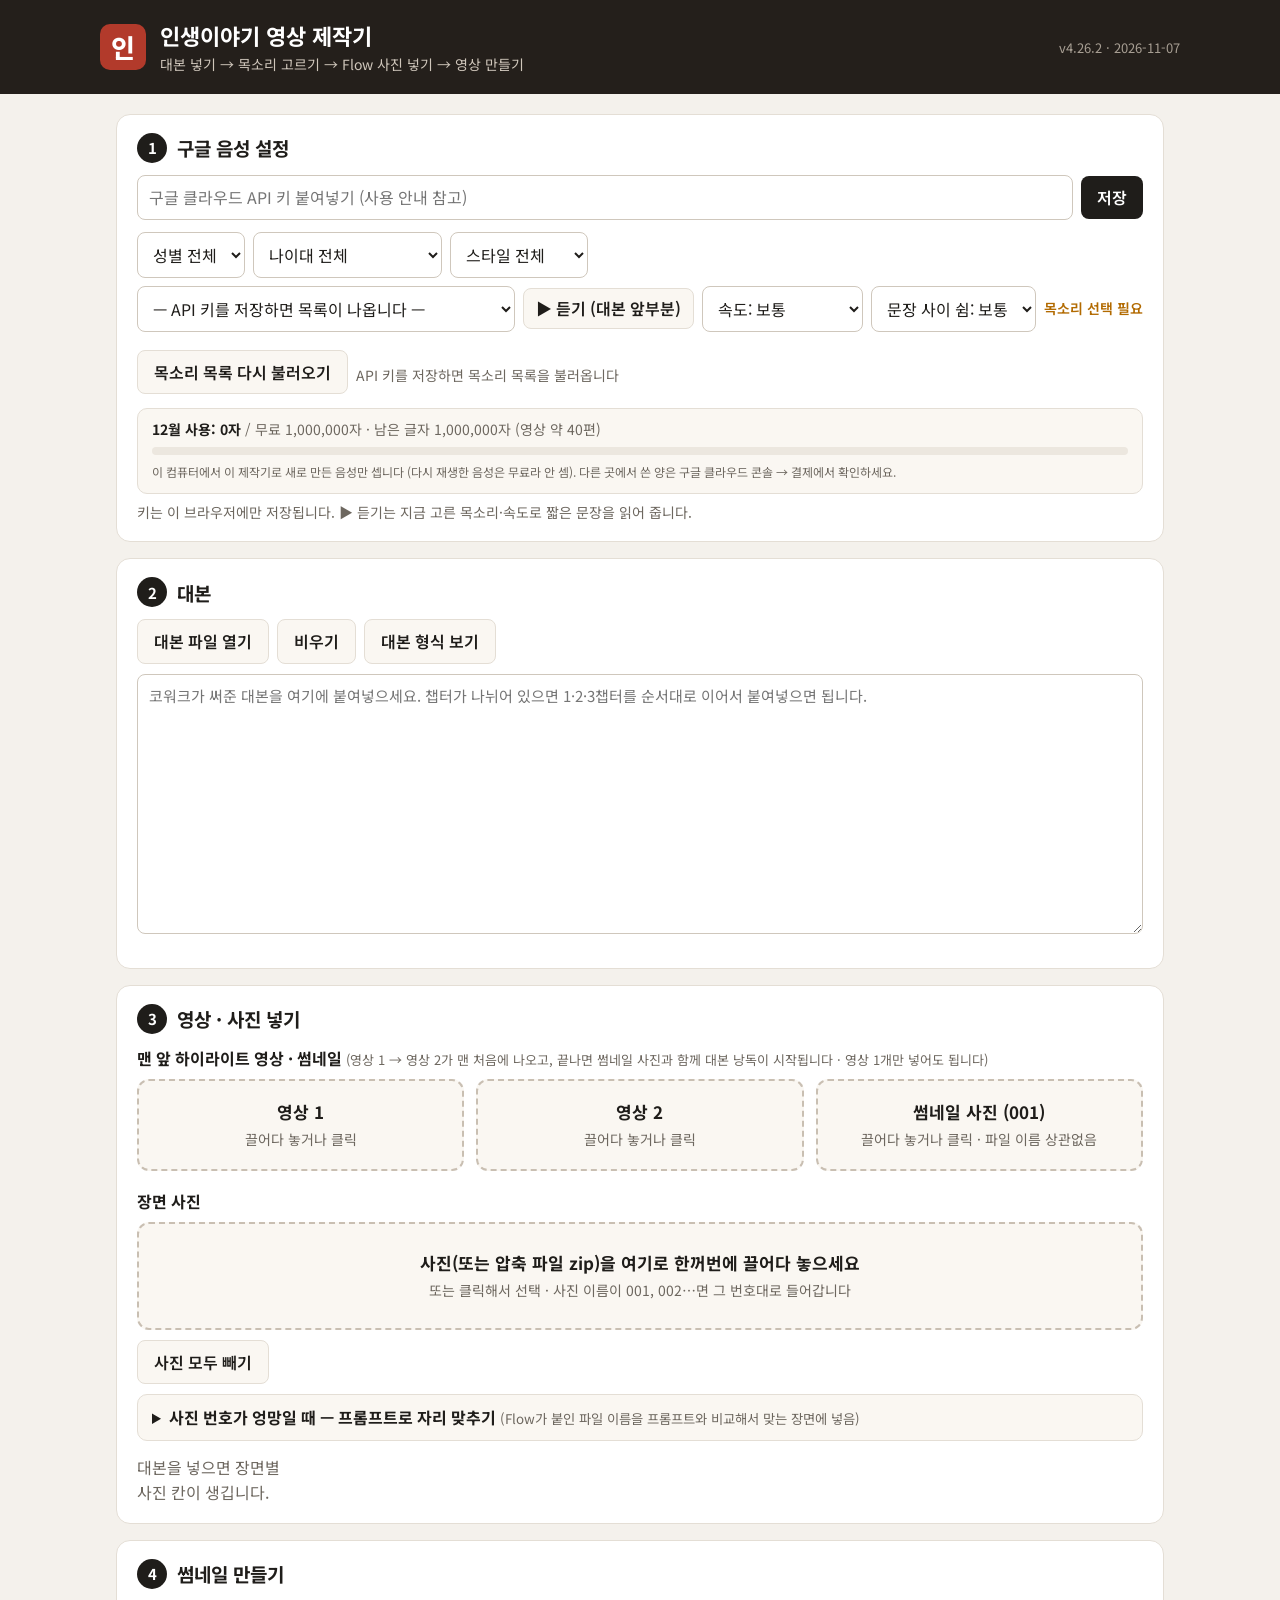
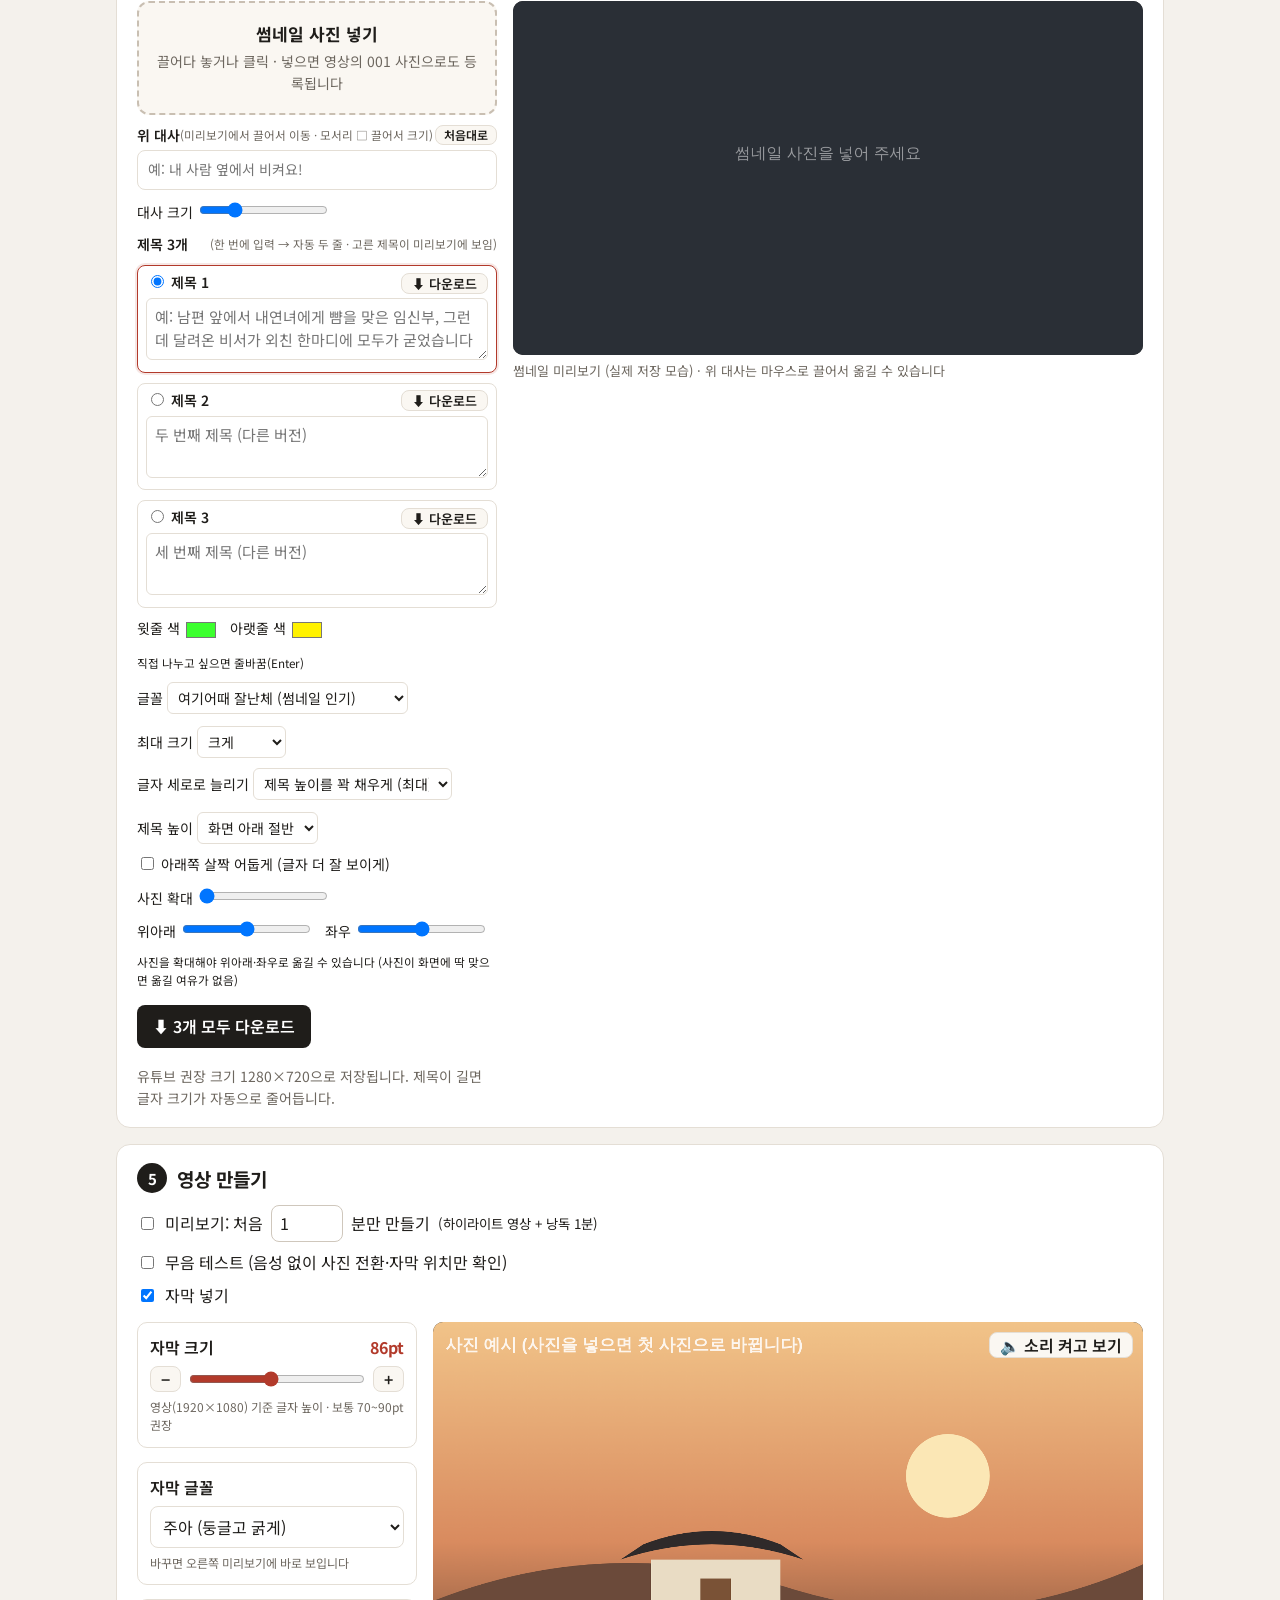
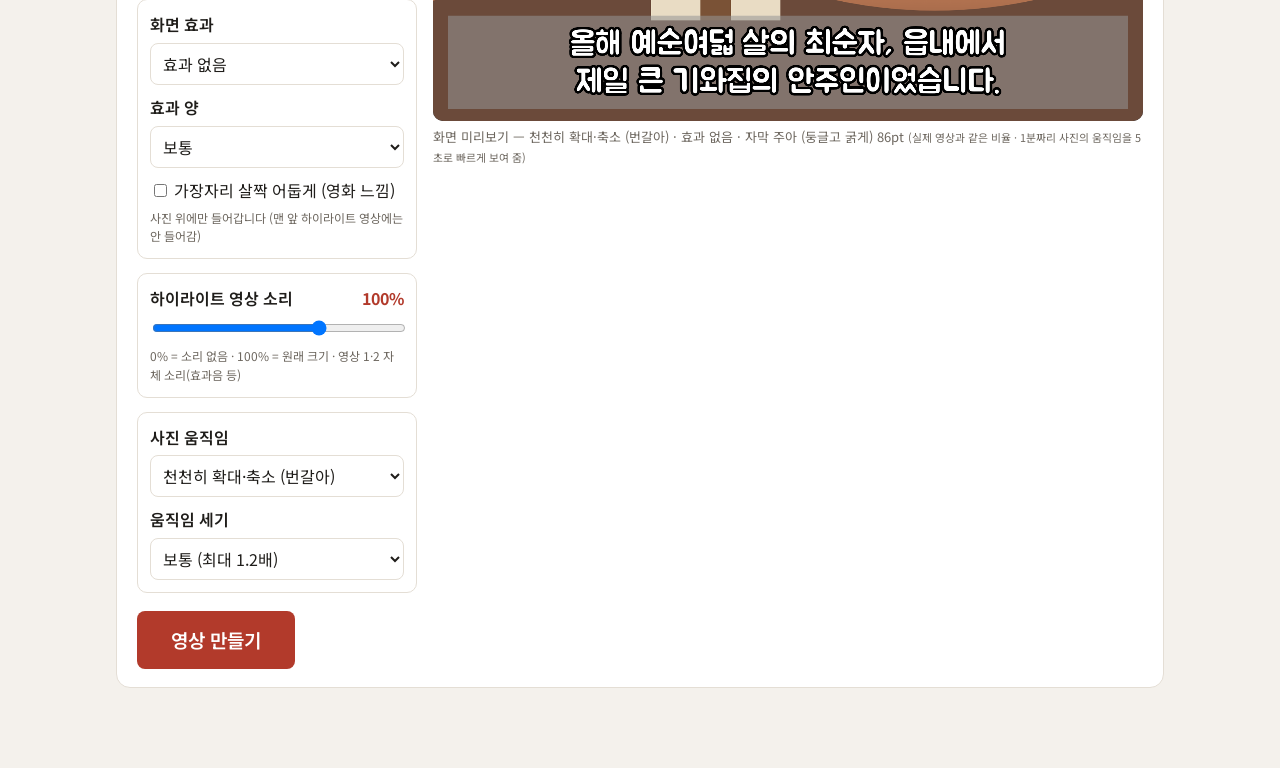
==== commit 8ae177af: "사진 움직임 보통 1.2배 Co-Authored-By: Claude Opus 5.5 <noreply@anthropic.com> Claude-Session: https://claud" ====
--- a/index.html
+++ b/index.html
@@ -304,7 +304,7 @@
           <div class="ctl-h" style="margin-top:10px">움직임 세기</div>
           <select id="opt-motion-str">
             <option value="1.1">약하게 (최대 1.1배)</option>
-            <option value="1.18" selected>보통 (최대 1.18배)</option>
+            <option value="1.2" selected>보통 (최대 1.2배)</option>
             <option value="1.28">강하게 (최대 1.28배)</option>
           </select>
         </div>
@@ -340,7 +340,7 @@
 <audio id="player" hidden></audio>
 <script src="lib/mp4-muxer.js?v=2"></script>
 <script src="lib/jszip.min.js?v=2"></script>
-<script src="app.js?v=55"></script>
+<script src="app.js?v=56"></script>
 <script src="gen.js?v=1"></script>
 <script src="match.js?v=3"></script>
 <script src="tts.js?v=8"></script>
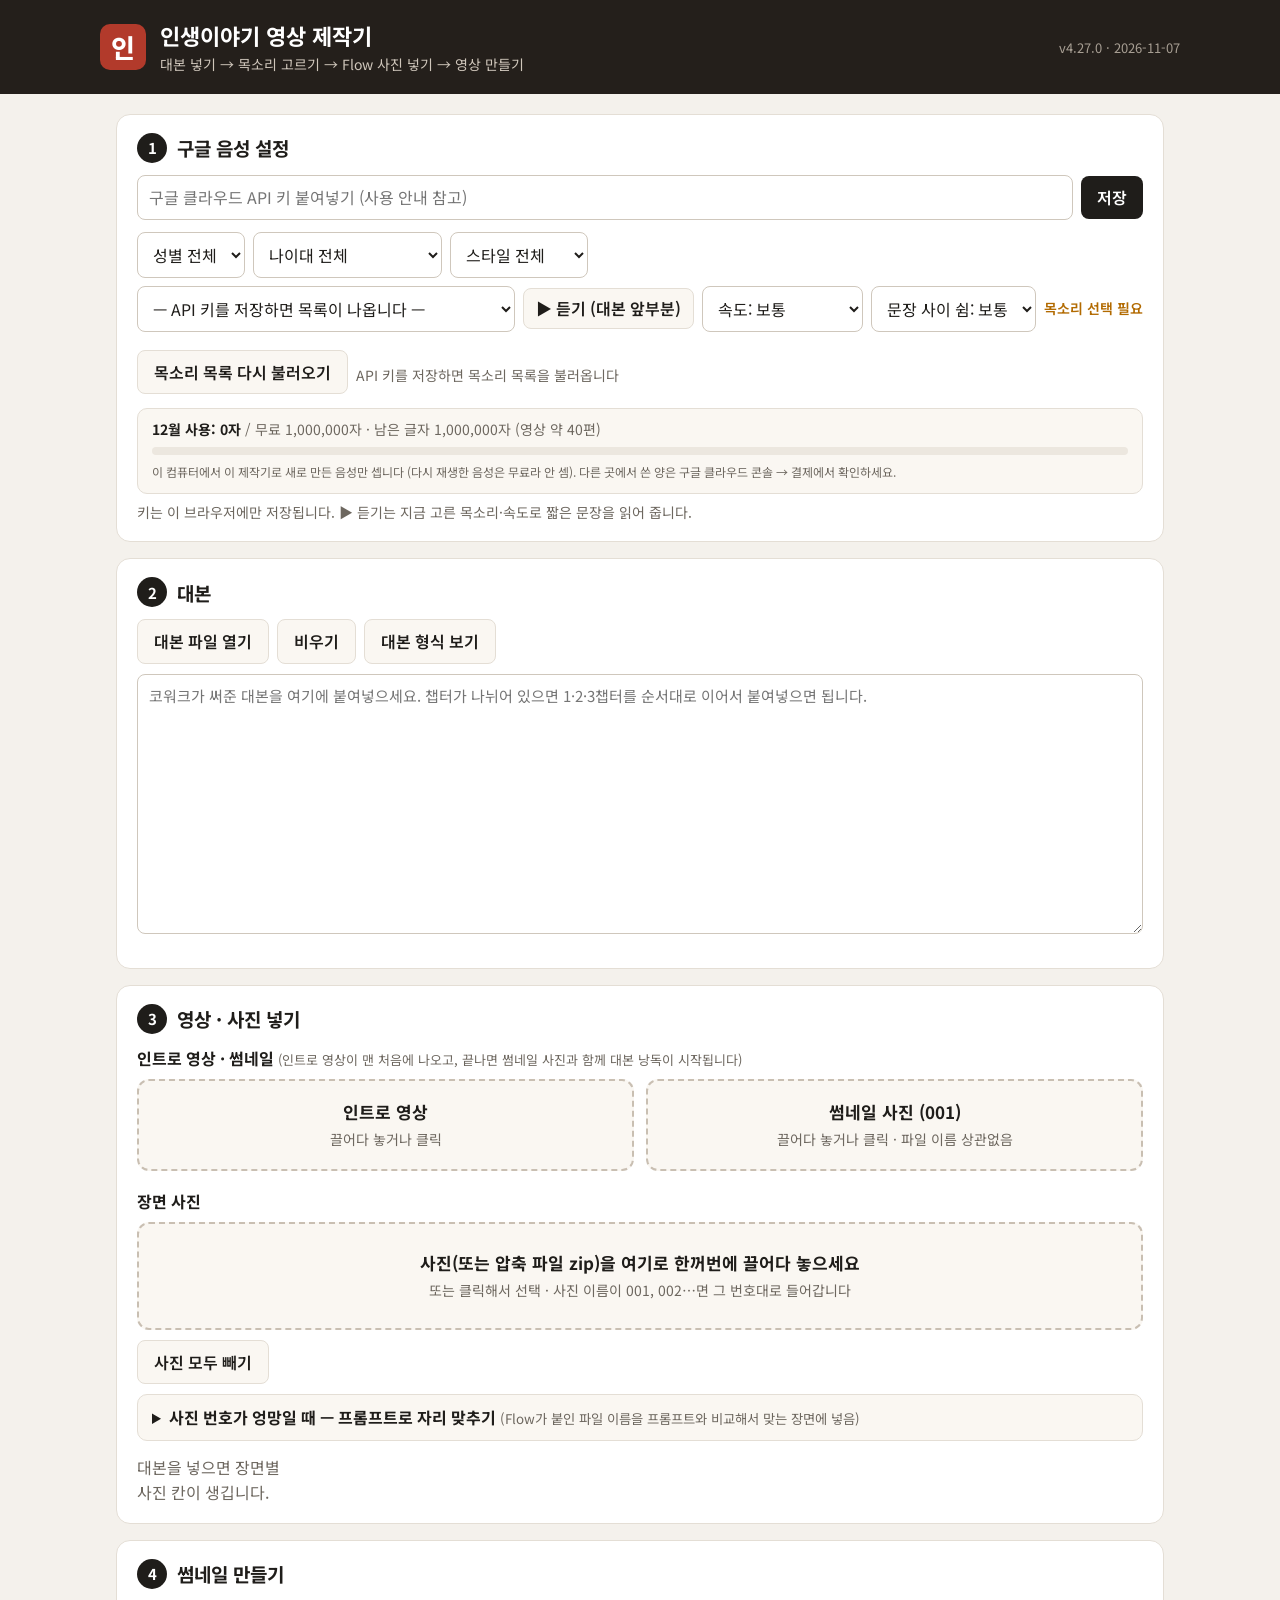
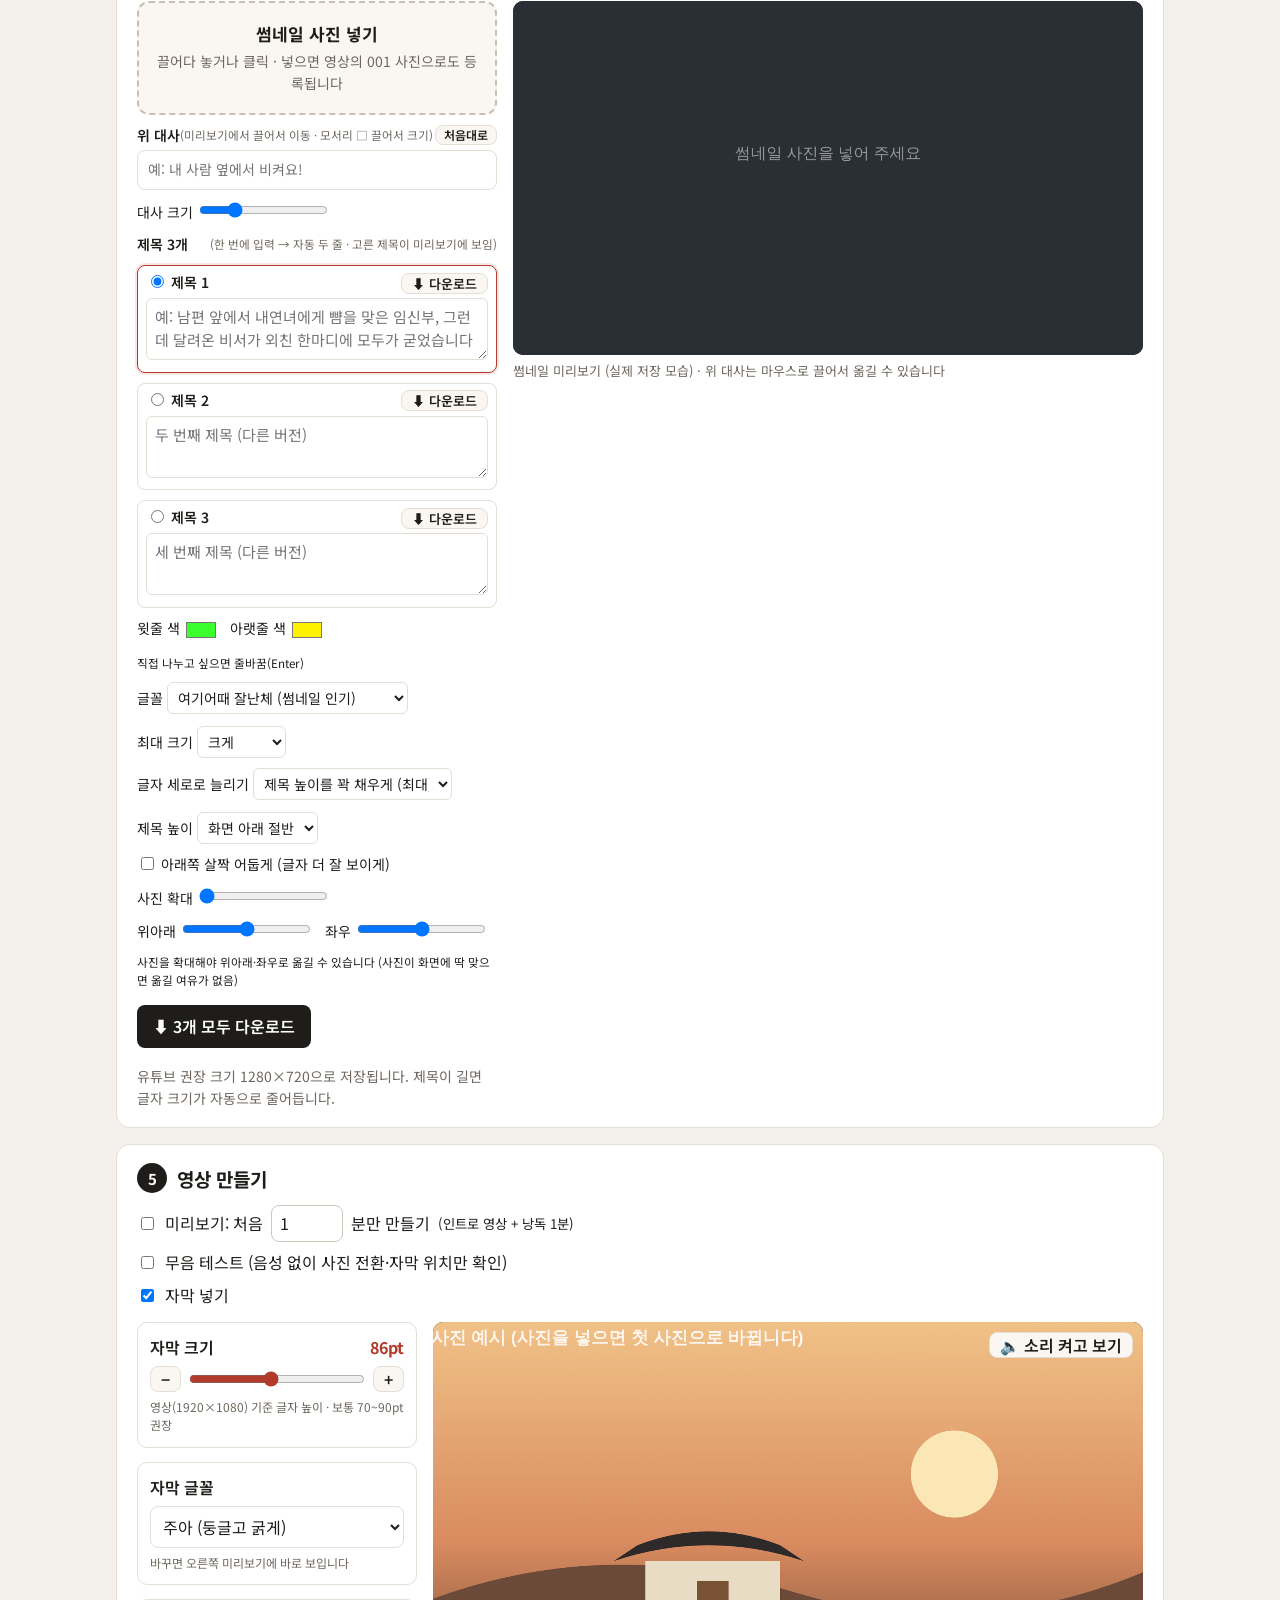
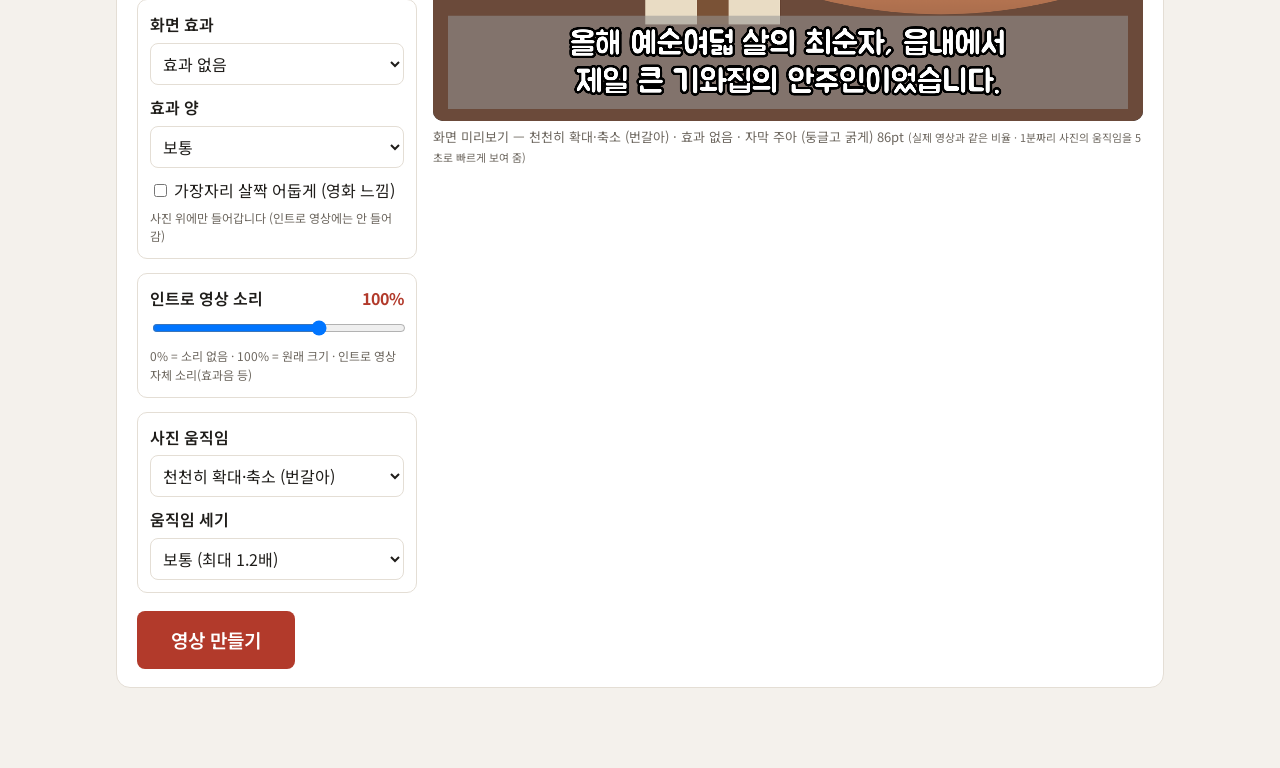
==== commit be0141a6: "인트로 영상 1개 칸으로 Co-Authored-By: Claude Opus 5.5 <noreply@anthropic.com> Claude-Session: https://claude" ====
--- a/index.html
+++ b/index.html
@@ -7,7 +7,7 @@
 <link rel="preconnect" href="https://fonts.googleapis.com"><link rel="preconnect" href="https://fonts.gstatic.com" crossorigin>
 <link href="https://fonts.googleapis.com/css2?family=Jua&family=Do+Hyeon&family=Black+Han+Sans&family=Bagel+Fat+One&family=Gasoek+One&family=Noto+Sans+KR:wght@700;900&family=Gothic+A1:wght@800&family=Nanum+Gothic:wght@800&family=Sunflower:wght@700&family=Gowun+Dodum&family=Dongle:wght@700&family=Gugi&family=Yeon+Sung&family=Noto+Serif+KR:wght@900&family=Nanum+Myeongjo:wght@800&family=Hahmlet:wght@800&family=Song+Myung&family=Dokdo&family=East+Sea+Dokdo&family=Gaegu:wght@700&family=Nanum+Pen+Script&display=swap" rel="stylesheet">
 <link rel="stylesheet" href="lib/fonts/fonts.css?v=1">
-<link rel="stylesheet" href="app.css?v=36">
+<link rel="stylesheet" href="app.css?v=37">
 </head>
 <body>
 <header class="top">
@@ -130,15 +130,10 @@
   <!-- 4. 사진 -->
   <section class="card" id="sec-images">
     <div class="card-head"><span class="num">4</span><h2>영상 · 사진 넣기</h2><span class="state" id="img-state"></span></div>
-    <h3 class="subhead">맨 앞 하이라이트 영상 · 썸네일 <small>(영상 1 → 영상 2가 맨 처음에 나오고, 끝나면 썸네일 사진과 함께 대본 낭독이 시작됩니다 · 영상 1개만 넣어도 됩니다)</small></h3>
+    <h3 class="subhead">인트로 영상 · 썸네일 <small>(인트로 영상이 맨 처음에 나오고, 끝나면 썸네일 사진과 함께 대본 낭독이 시작됩니다)</small></h3>
     <div class="clip-row">
       <div class="clip-slot" data-part="1">
-        <label class="drop small"><input type="file" accept="video/*" hidden><strong>영상 1</strong><span class="clip-name">끌어다 놓거나 클릭</span></label>
-        <video muted playsinline hidden></video>
-        <button class="btn ghost clip-del" hidden>빼기</button>
-      </div>
-      <div class="clip-slot" data-part="2">
-        <label class="drop small"><input type="file" accept="video/*" hidden><strong>영상 2</strong><span class="clip-name">끌어다 놓거나 클릭</span></label>
+        <label class="drop small"><input type="file" accept="video/*" hidden><strong>인트로 영상</strong><span class="clip-name">끌어다 놓거나 클릭</span></label>
         <video muted playsinline hidden></video>
         <button class="btn ghost clip-del" hidden>빼기</button>
       </div>
@@ -250,7 +245,7 @@
   <section class="card" id="sec-build">
     <div class="card-head"><span class="num">5</span><h2>영상 만들기</h2></div>
     <div class="opts">
-      <label><input type="checkbox" id="opt-preview"> 미리보기: 처음 <input type="number" id="opt-preview-n" value="1" min="0.5" max="30" step="0.5"> 분만 만들기 <small>(하이라이트 영상 + 낭독 1분)</small></label>
+      <label><input type="checkbox" id="opt-preview"> 미리보기: 처음 <input type="number" id="opt-preview-n" value="1" min="0.5" max="30" step="0.5"> 분만 만들기 <small>(인트로 영상 + 낭독 1분)</small></label>
       <label data-mode="google"><input type="checkbox" id="opt-mock"> 무음 테스트 (음성 없이 사진 전환·자막 위치만 확인)</label>
       <label><input type="checkbox" id="opt-sub" checked> 자막 넣기</label>
     </div>
@@ -284,12 +279,12 @@
           <div class="ctl-h" style="margin-top:10px">효과 양</div>
           <select id="opt-fx-amt"><option value="0.6">적게</option><option value="1" selected>보통</option><option value="1.6">많이</option></select>
           <label style="display:block;margin-top:10px"><input type="checkbox" id="opt-vig"> 가장자리 살짝 어둡게 (영화 느낌)</label>
-          <small>사진 위에만 들어갑니다 (맨 앞 하이라이트 영상에는 안 들어감)</small>
-        </div>
-        <div class="ctl">
-          <div class="ctl-h">하이라이트 영상 소리 <b id="opt-clipvol-val">100%</b></div>
+          <small>사진 위에만 들어갑니다 (인트로 영상에는 안 들어감)</small>
+        </div>
+        <div class="ctl">
+          <div class="ctl-h">인트로 영상 소리 <b id="opt-clipvol-val">100%</b></div>
           <input type="range" id="opt-clipvol" min="0" max="150" step="5" value="100" style="width:100%">
-          <small>0% = 소리 없음 · 100% = 원래 크기 · 영상 1·2 자체 소리(효과음 등)</small>
+          <small>0% = 소리 없음 · 100% = 원래 크기 · 인트로 영상 자체 소리(효과음 등)</small>
         </div>
         <div class="ctl">
           <div class="ctl-h">사진 움직임</div>
@@ -340,7 +335,7 @@
 <audio id="player" hidden></audio>
 <script src="lib/mp4-muxer.js?v=2"></script>
 <script src="lib/jszip.min.js?v=2"></script>
-<script src="app.js?v=56"></script>
+<script src="app.js?v=57"></script>
 <script src="gen.js?v=1"></script>
 <script src="match.js?v=3"></script>
 <script src="tts.js?v=8"></script>
--- a/app.css
+++ b/app.css
@@ -154,7 +154,7 @@
 .sub-row video { width: 240px; max-width: 100%; aspect-ratio: 16/9; border-radius: 8px; background: #000; }
 .subhead { font-size: 16px; margin: 4px 0 8px; }
 .subhead small { font-weight: 400; color: var(--muted); font-size: 13px; }
-.clip-row { display: grid; grid-template-columns: 1fr 1fr 1fr; gap: 12px; margin-bottom: 18px; }
+.clip-row { display: grid; grid-template-columns: 1fr 1fr; gap: 12px; margin-bottom: 18px; }
 .clip-slot { display: flex; flex-wrap: wrap; align-items: center; gap: 8px; }
 .clip-slot .drop { flex: 1 1 100%; }
 .clip-slot .drop { margin: 0; }
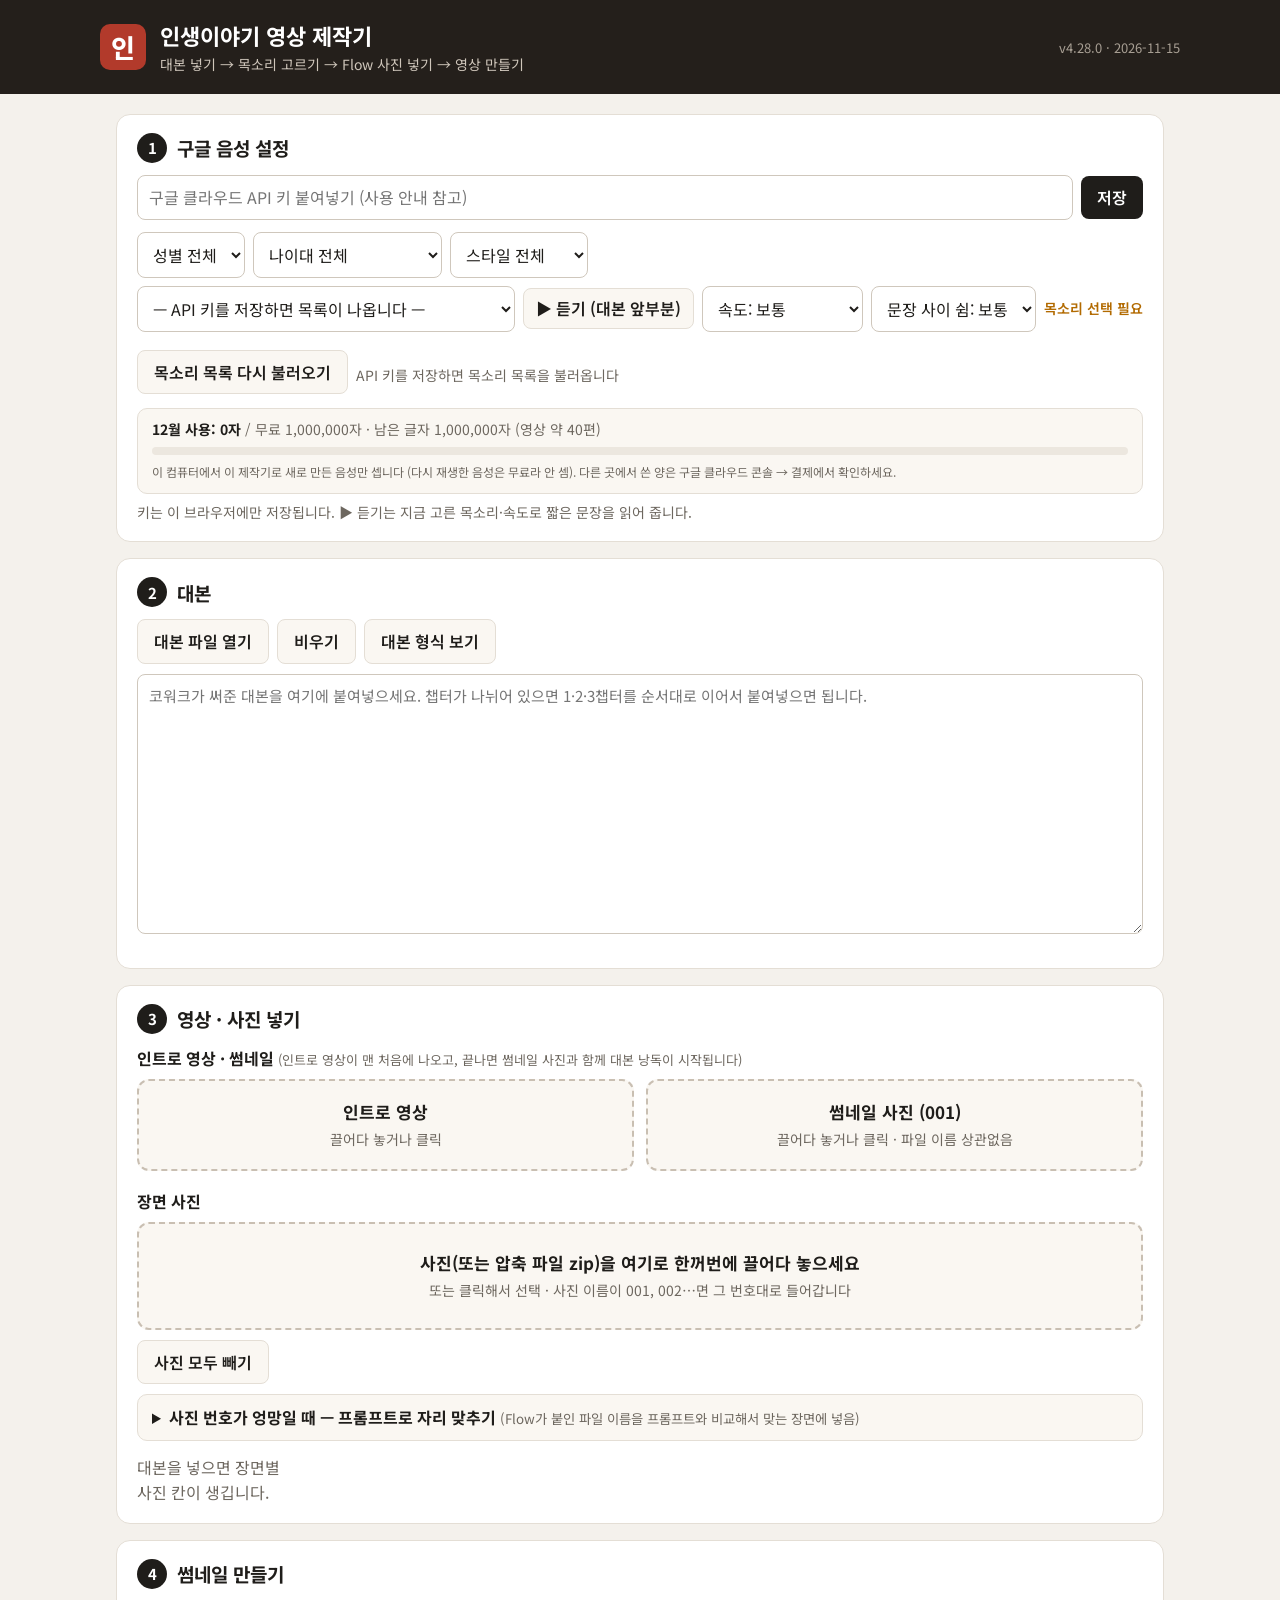
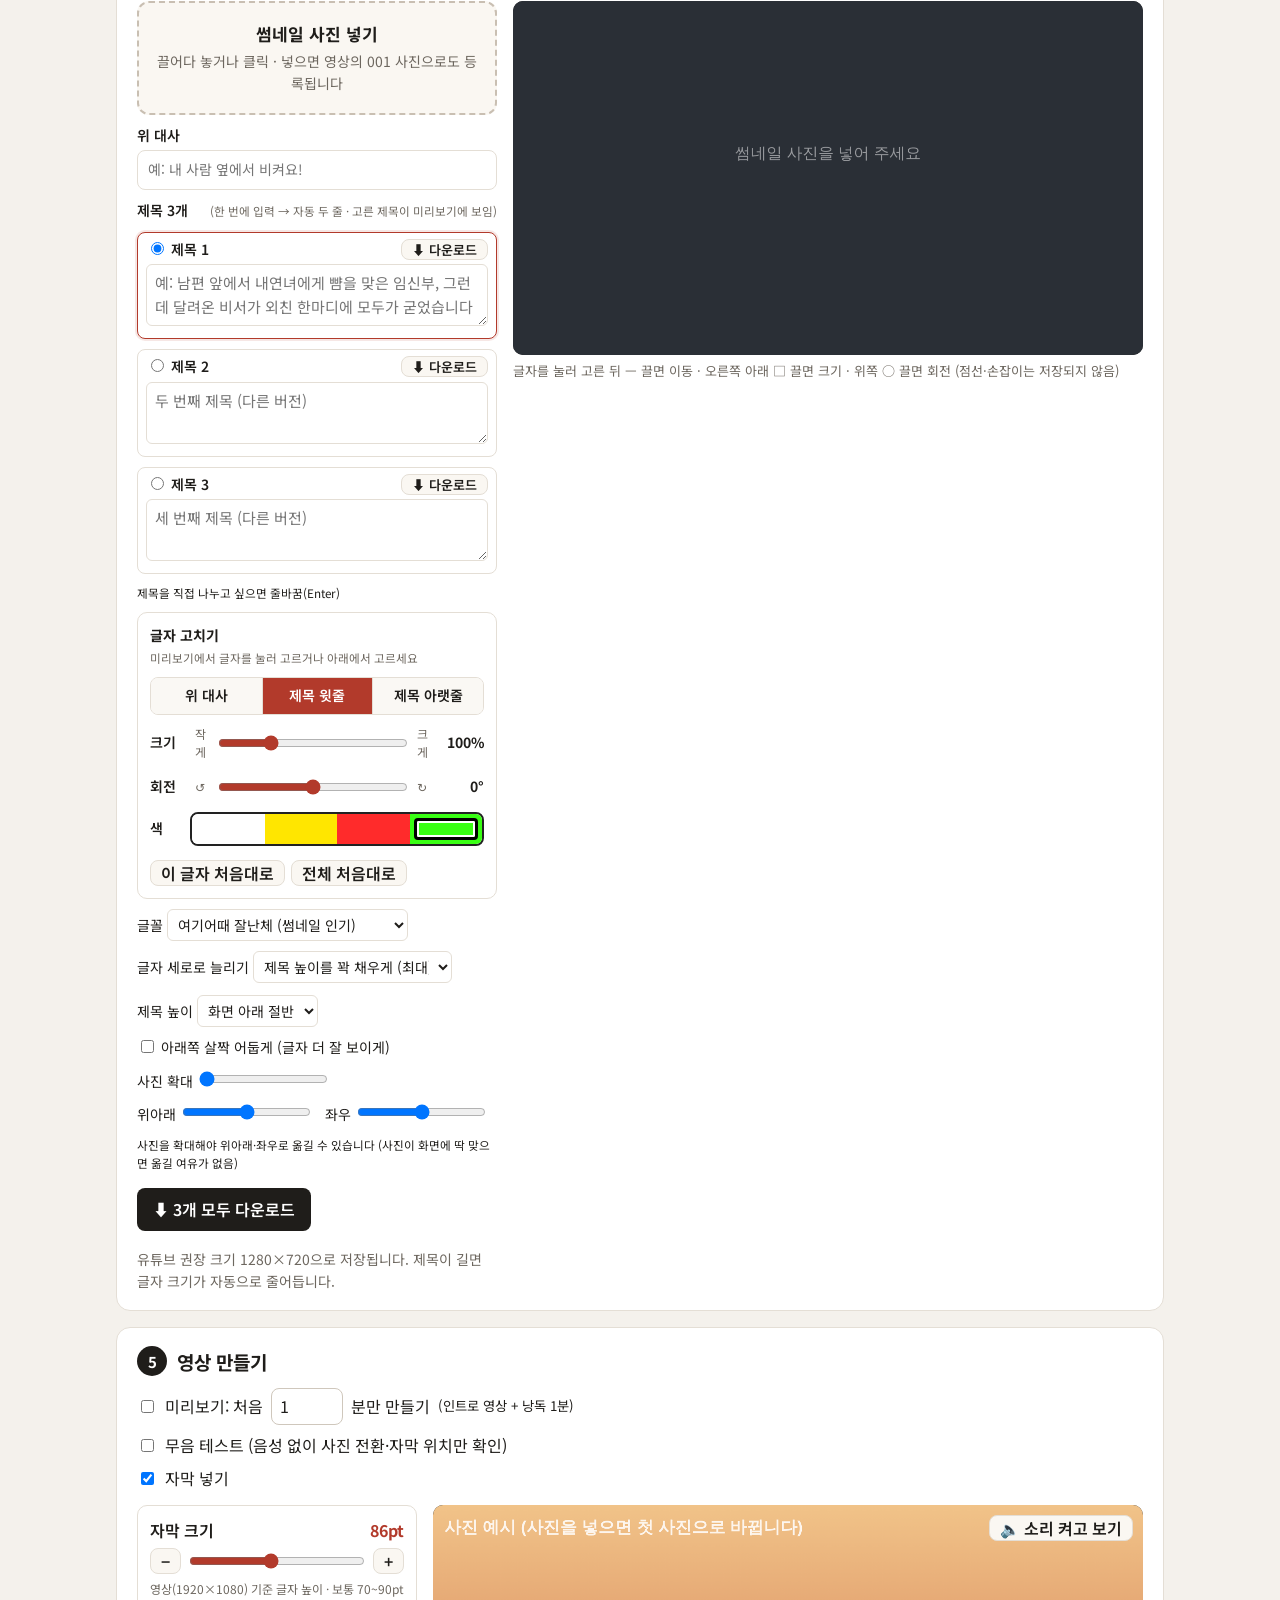
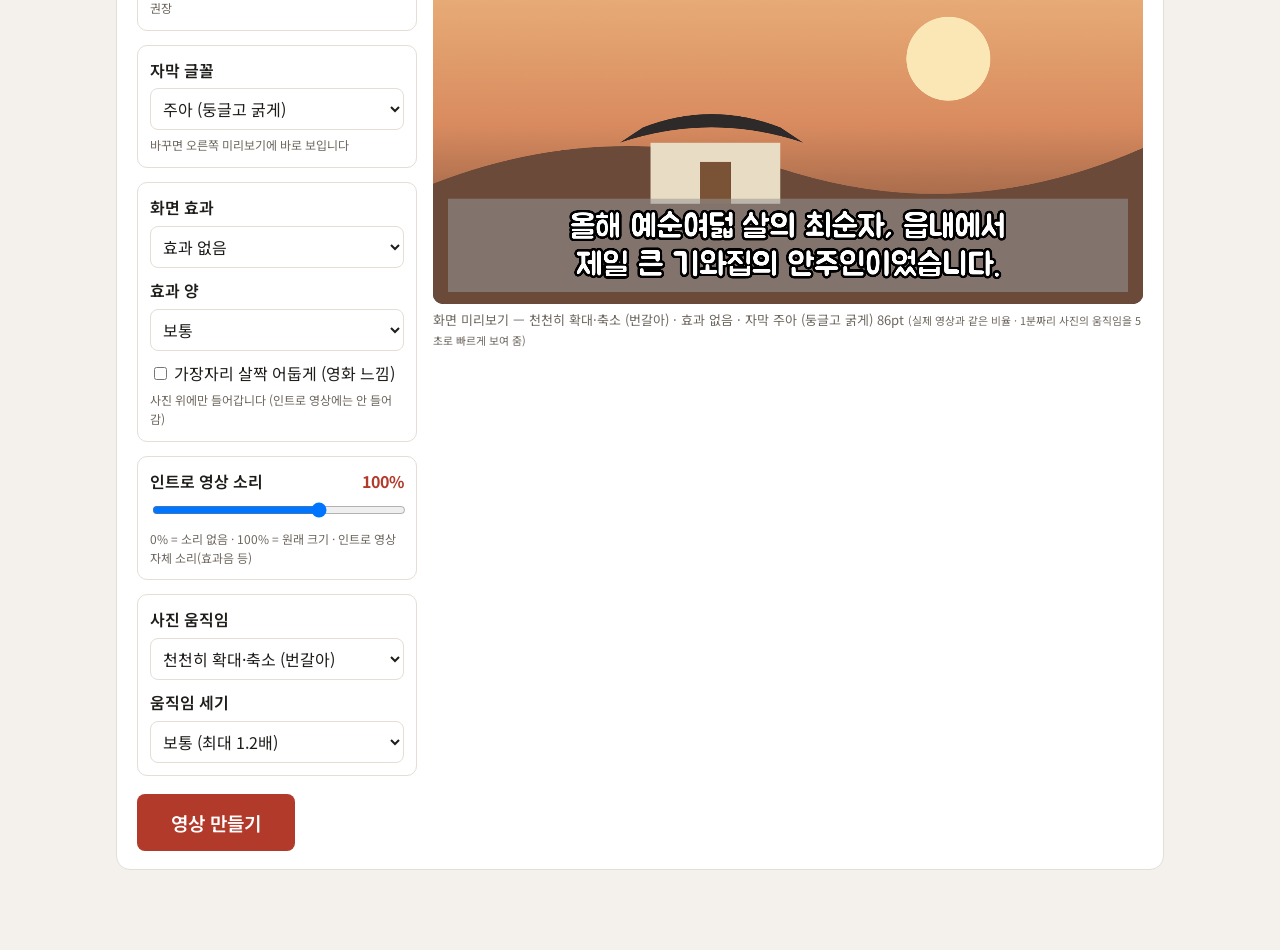
==== commit 4e1600bf: "썸네일 글자 상자 편집(이동·크기·회전·색) Co-Authored-By: Claude Opus 5.5 <noreply@anthropic.com> Claude-Session: htt" ====
--- a/index.html
+++ b/index.html
@@ -7,7 +7,7 @@
 <link rel="preconnect" href="https://fonts.googleapis.com"><link rel="preconnect" href="https://fonts.gstatic.com" crossorigin>
 <link href="https://fonts.googleapis.com/css2?family=Jua&family=Do+Hyeon&family=Black+Han+Sans&family=Bagel+Fat+One&family=Gasoek+One&family=Noto+Sans+KR:wght@700;900&family=Gothic+A1:wght@800&family=Nanum+Gothic:wght@800&family=Sunflower:wght@700&family=Gowun+Dodum&family=Dongle:wght@700&family=Gugi&family=Yeon+Sung&family=Noto+Serif+KR:wght@900&family=Nanum+Myeongjo:wght@800&family=Hahmlet:wght@800&family=Song+Myung&family=Dokdo&family=East+Sea+Dokdo&family=Gaegu:wght@700&family=Nanum+Pen+Script&display=swap" rel="stylesheet">
 <link rel="stylesheet" href="lib/fonts/fonts.css?v=1">
-<link rel="stylesheet" href="app.css?v=37">
+<link rel="stylesheet" href="app.css?v=38">
 </head>
 <body>
 <header class="top">
@@ -192,8 +192,7 @@
           <input type="file" id="tm-input" accept="image/*" hidden>
           <strong>썸네일 사진 넣기</strong><span id="tm-name">끌어다 놓거나 클릭 · 넣으면 영상의 001 사진으로도 등록됩니다</span>
         </label>
-        <label class="tm-field"><span><span>위 대사 <small>(미리보기에서 끌어서 이동 · 모서리 □ 끌어서 크기)</small></span><button class="btn ghost sm" id="tm-qreset" type="button" style="font-size:12px;padding:3px 8px">처음대로</button></span><input type="text" id="tm-quote" placeholder="예: 내 사람 옆에서 비켜요!"></label>
-        <div class="tm-row"><label>대사 크기 <input type="range" id="tm-qsize" min="35" max="300" step="5" value="100"></label></div>
+        <label class="tm-field"><span>위 대사</span><input type="text" id="tm-quote" placeholder="예: 내 사람 옆에서 비켜요!"></label>
         <div class="tm-field"><span>제목 3개 <small>(한 번에 입력 → 자동 두 줄 · 고른 제목이 미리보기에 보임)</small></span></div>
         <div class="tm-title-row on" data-i="1">
           <div class="tm-title-h"><label><input type="radio" name="tm-pick" value="1" checked> 제목 1</label><button class="btn ghost sm tm-dl" type="button" data-i="1">⬇ 다운로드</button></div>
@@ -208,10 +207,37 @@
           <textarea id="tm-title3" class="tm-title" rows="2" placeholder="세 번째 제목 (다른 버전)"></textarea>
         </div>
 
-        <div class="tm-row"><label>윗줄 색 <input type="color" id="tm-c1" value="#3cff2e"></label><label>아랫줄 색 <input type="color" id="tm-c2" value="#fff200"></label><small>직접 나누고 싶으면 줄바꿈(Enter)</small></div>
+        <div class="tm-row"><small>제목을 직접 나누고 싶으면 줄바꿈(Enter)</small></div>
+        <!-- 글자 상자 편집 -->
+        <div class="tm-edit" id="tm-edit">
+          <div class="tm-edit-h"><b>글자 고치기</b><small>미리보기에서 글자를 눌러 고르거나 아래에서 고르세요</small></div>
+          <div class="tm-seg" id="tm-seg">
+            <button type="button" data-l="q">위 대사</button><button type="button" data-l="t1" class="on">제목 윗줄</button><button type="button" data-l="t2">제목 아랫줄</button>
+          </div>
+          <div class="tm-knob">
+            <span class="tm-k-l">크기</span><span class="tm-k-s">작게</span>
+            <input type="range" id="tm-ksize" min="30" max="300" step="1" value="100">
+            <span class="tm-k-s">크게</span><b id="tm-ksize-v">100%</b>
+          </div>
+          <div class="tm-knob">
+            <span class="tm-k-l">회전</span><span class="tm-k-s">↺</span>
+            <input type="range" id="tm-krot" min="-45" max="45" step="1" value="0">
+            <span class="tm-k-s">↻</span><b id="tm-krot-v">0°</b>
+          </div>
+          <div class="tm-knob">
+            <span class="tm-k-l">색</span>
+            <div class="tm-colors" id="tm-colors" title="눌러서 고르거나, 누른 채 좌우로 끌면 색이 바뀝니다">
+              <i data-c="#ffffff" style="background:#ffffff"></i><i data-c="#ffe600" style="background:#ffe600"></i><i data-c="#ff2b2b" style="background:#ff2b2b"></i><i data-c="#39ff14" style="background:#39ff14"></i>
+            </div>
+          </div>
+          <div class="row" style="gap:6px;margin-top:4px">
+            <button class="btn ghost sm" id="tm-kreset" type="button">이 글자 처음대로</button>
+            <button class="btn ghost sm" id="tm-kreset-all" type="button">전체 처음대로</button>
+          </div>
+        </div>
         <div class="tm-row">
           <label>글꼴 <select id="tm-font"></select></label>
-          <label>최대 크기 <select id="tm-size"><option value="0.8">보통</option><option value="1" selected>크게</option><option value="1.2">아주 크게</option></select></label>
+          <input type="hidden" id="tm-size" value="1">
         </div>
         <div class="tm-row">
           <label>글자 세로로 늘리기 <select id="tm-stretch"><option value="fill" selected>제목 높이를 꽉 채우게 (최대)</option><option value="3">3배</option><option value="2.5">2.5배</option><option value="2">2배</option><option value="1.5">1.5배</option><option value="1">안 늘림</option></select></label>
@@ -236,7 +262,7 @@
       </div>
       <figure class="look tm-look">
         <canvas id="tm-canvas" width="1280" height="720"></canvas>
-        <figcaption>썸네일 미리보기 (실제 저장 모습) · 위 대사는 마우스로 끌어서 옮길 수 있습니다</figcaption>
+        <figcaption>글자를 눌러 고른 뒤 — 끌면 이동 · 오른쪽 아래 □ 끌면 크기 · 위쪽 ○ 끌면 회전 (점선·손잡이는 저장되지 않음)</figcaption>
       </figure>
     </div>
   </section>
@@ -335,7 +361,7 @@
 <audio id="player" hidden></audio>
 <script src="lib/mp4-muxer.js?v=2"></script>
 <script src="lib/jszip.min.js?v=2"></script>
-<script src="app.js?v=57"></script>
+<script src="app.js?v=58"></script>
 <script src="gen.js?v=1"></script>
 <script src="match.js?v=3"></script>
 <script src="tts.js?v=8"></script>
--- a/app.css
+++ b/app.css
@@ -219,3 +219,20 @@
 .pm-box summary small { color: var(--muted); }
 textarea.pm-text { min-height: 120px; height: 140px; font-size: 13px; }
 .tile .unsure { position: absolute; bottom: 52px; left: 6px; font-size: 12px; font-weight: 700; padding: 2px 7px; border-radius: 6px; background: #e7a52b; color: #1f1d1a; }
+.tm-edit { border: 1px solid var(--line); border-radius: 10px; padding: 12px; background: #fff; display: flex; flex-direction: column; gap: 10px; }
+.tm-edit-h { display: flex; flex-direction: column; gap: 2px; font-size: 14px; }
+.tm-edit-h small { color: var(--muted); }
+.tm-seg { display: grid; grid-template-columns: repeat(3, 1fr); border: 1px solid var(--line); border-radius: 8px; overflow: hidden; }
+.tm-seg button { font: inherit; font-size: 14px; font-weight: 600; padding: 7px 4px; border: 0; background: #faf8f4; color: var(--ink, #222); cursor: pointer; }
+.tm-seg button + button { border-left: 1px solid var(--line); }
+.tm-seg button.on { background: var(--accent); color: #fff; }
+.tm-knob { display: grid; grid-template-columns: 34px 20px 1fr 20px 46px; align-items: center; gap: 6px; font-size: 14px; }
+.tm-k-l { font-weight: 600; }
+.tm-k-s { color: var(--muted); font-size: 12px; text-align: center; }
+.tm-knob input[type=range] { width: 100%; height: 26px; accent-color: var(--accent); cursor: pointer; }
+.tm-knob b { text-align: right; font-variant-numeric: tabular-nums; }
+.tm-knob .tm-colors { grid-column: 2 / -1; }
+.tm-colors { display: grid; grid-template-columns: repeat(4, 1fr); height: 34px; border-radius: 8px; overflow: hidden; border: 2px solid #222; cursor: ew-resize; touch-action: none; user-select: none; }
+.tm-colors i { display: block; position: relative; }
+.tm-colors i.on::after { content: ""; position: absolute; inset: 4px; border: 3px solid #000; border-radius: 4px; box-shadow: 0 0 0 2px #fff inset; }
+#tm-canvas { touch-action: none; }
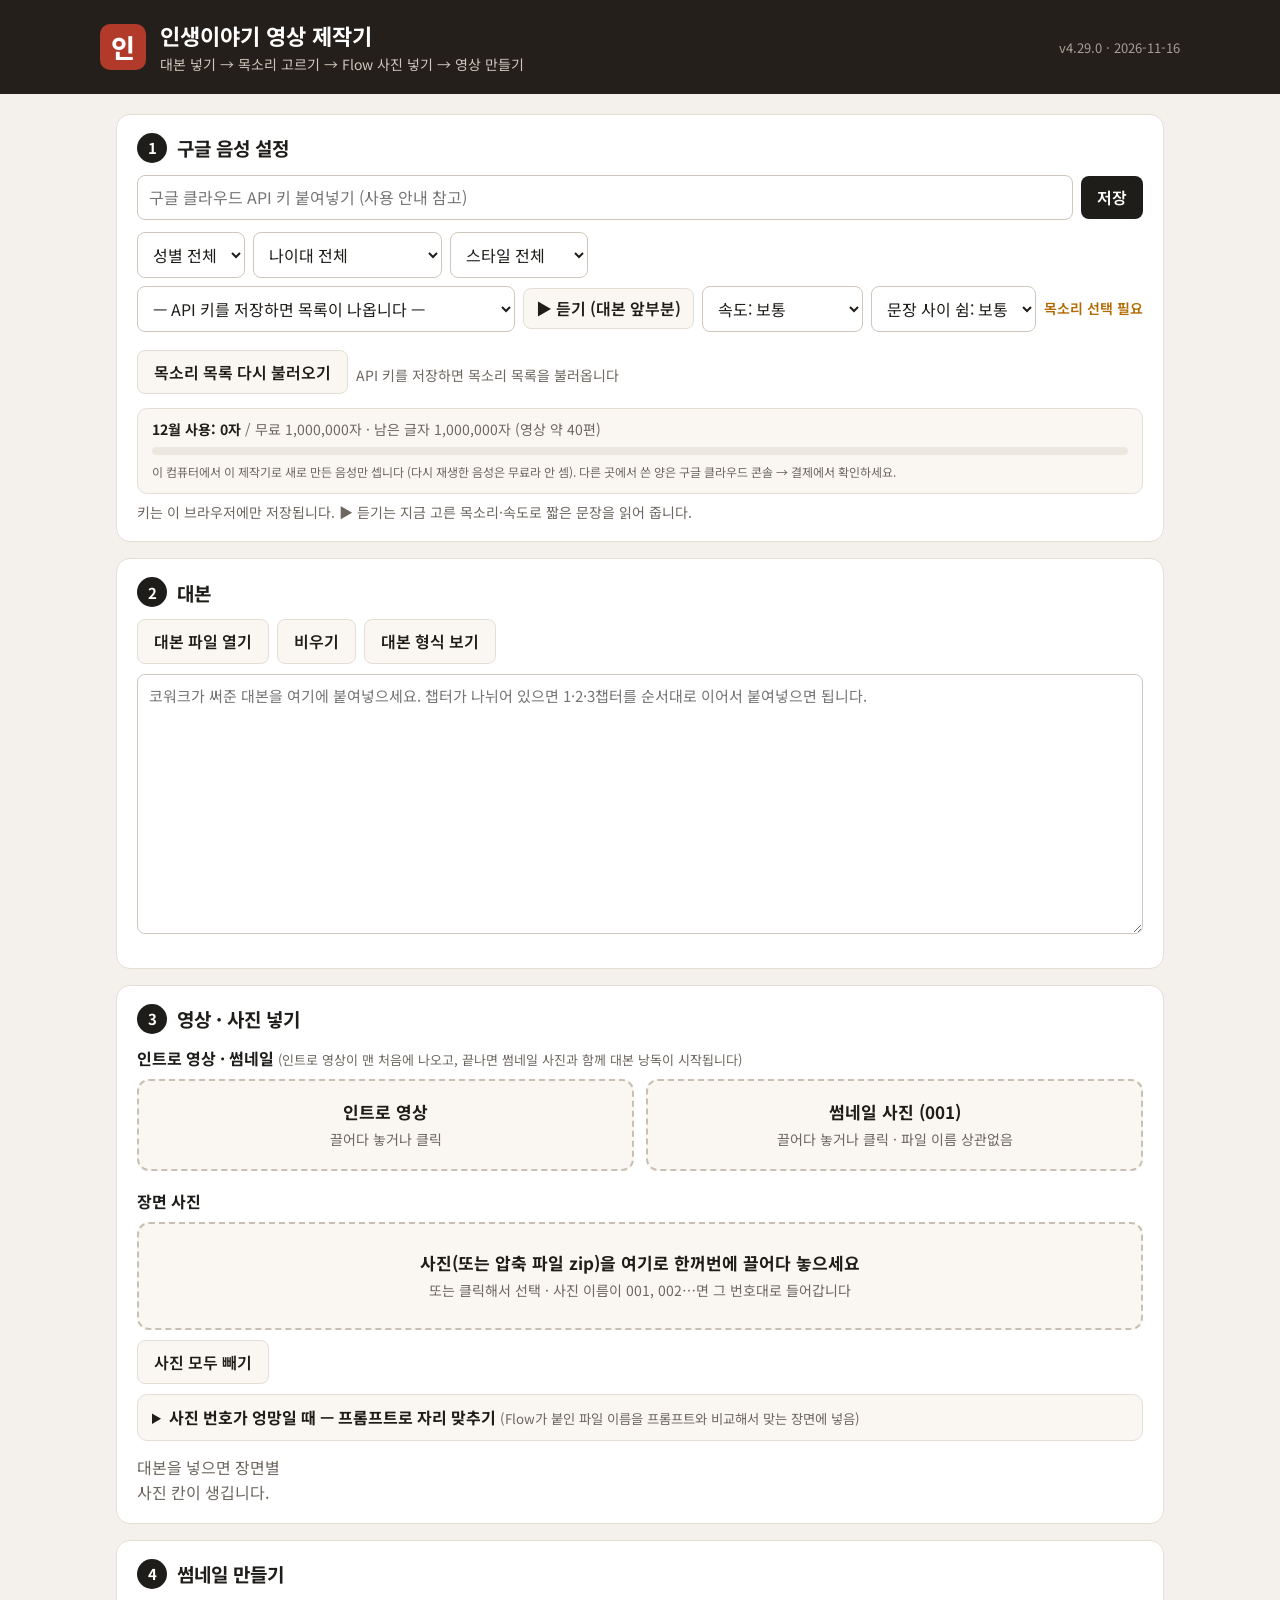
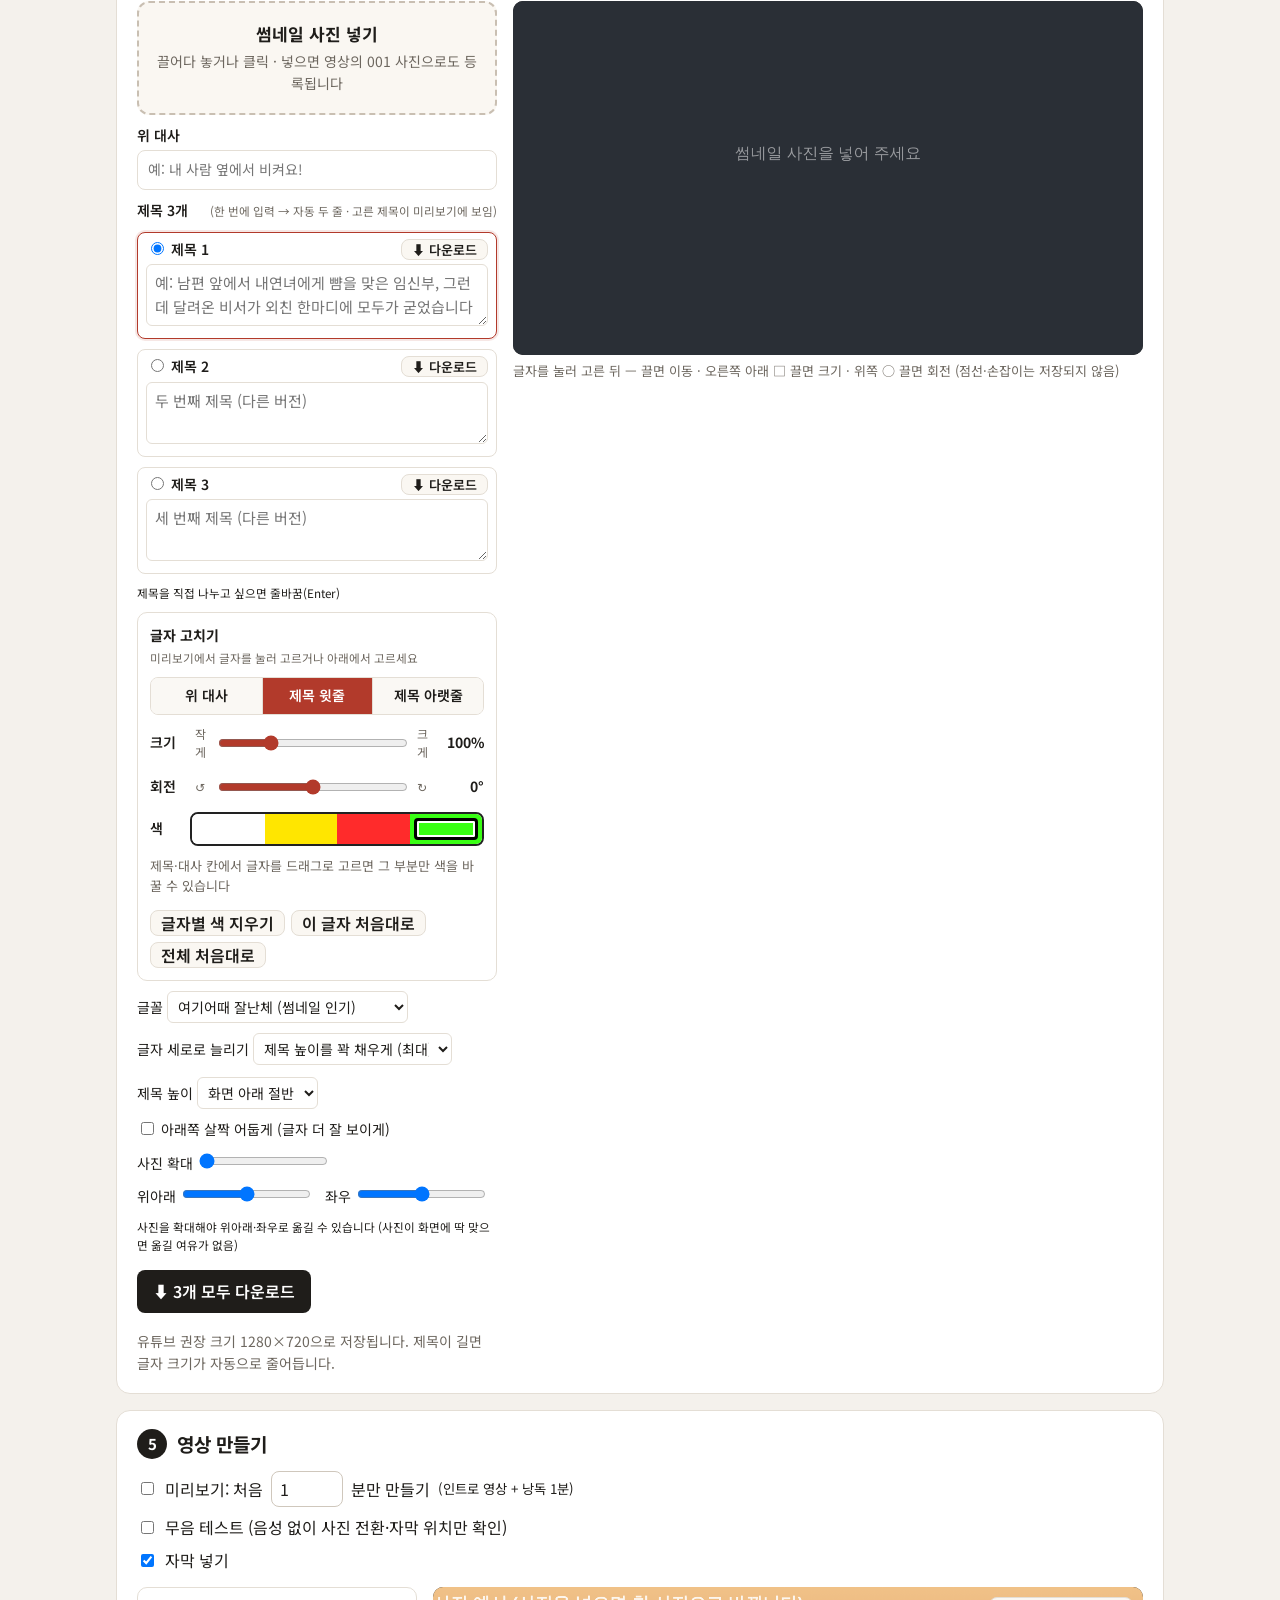
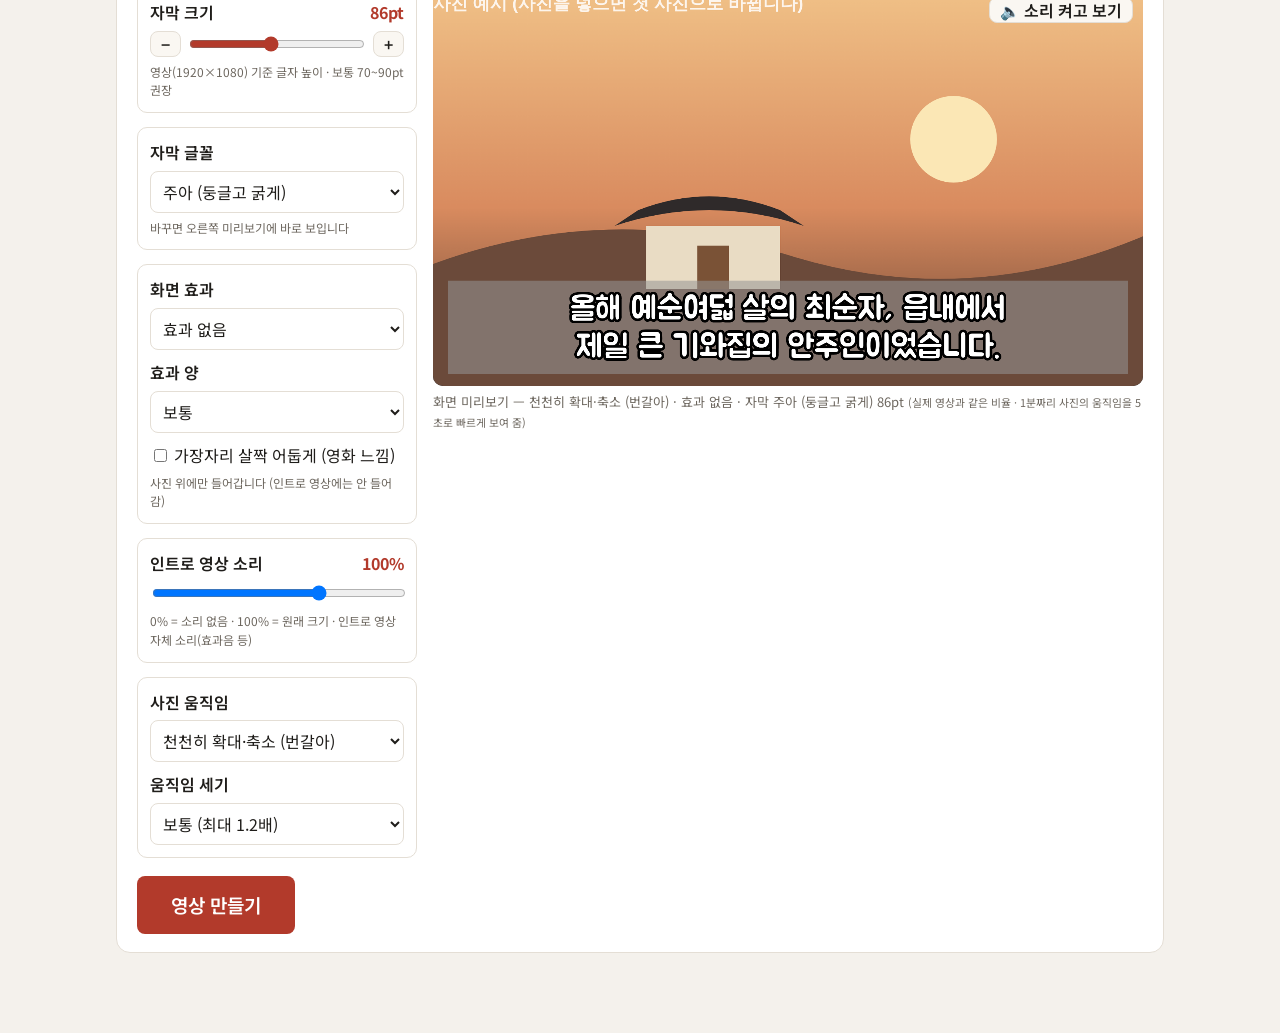
==== commit 27ae46e9: "썸네일 글자 일부만 색 바꾸기 Co-Authored-By: Claude Opus 5.5 <noreply@anthropic.com> Claude-Session: https://cla" ====
--- a/index.html
+++ b/index.html
@@ -7,7 +7,7 @@
 <link rel="preconnect" href="https://fonts.googleapis.com"><link rel="preconnect" href="https://fonts.gstatic.com" crossorigin>
 <link href="https://fonts.googleapis.com/css2?family=Jua&family=Do+Hyeon&family=Black+Han+Sans&family=Bagel+Fat+One&family=Gasoek+One&family=Noto+Sans+KR:wght@700;900&family=Gothic+A1:wght@800&family=Nanum+Gothic:wght@800&family=Sunflower:wght@700&family=Gowun+Dodum&family=Dongle:wght@700&family=Gugi&family=Yeon+Sung&family=Noto+Serif+KR:wght@900&family=Nanum+Myeongjo:wght@800&family=Hahmlet:wght@800&family=Song+Myung&family=Dokdo&family=East+Sea+Dokdo&family=Gaegu:wght@700&family=Nanum+Pen+Script&display=swap" rel="stylesheet">
 <link rel="stylesheet" href="lib/fonts/fonts.css?v=1">
-<link rel="stylesheet" href="app.css?v=38">
+<link rel="stylesheet" href="app.css?v=39">
 </head>
 <body>
 <header class="top">
@@ -230,7 +230,9 @@
               <i data-c="#ffffff" style="background:#ffffff"></i><i data-c="#ffe600" style="background:#ffe600"></i><i data-c="#ff2b2b" style="background:#ff2b2b"></i><i data-c="#39ff14" style="background:#39ff14"></i>
             </div>
           </div>
+          <p class="tm-pickinfo" id="tm-pickinfo">제목·대사 칸에서 글자를 드래그로 고르면 그 부분만 색을 바꿀 수 있습니다</p>
           <div class="row" style="gap:6px;margin-top:4px">
+            <button class="btn ghost sm" id="tm-spanclear" type="button">글자별 색 지우기</button>
             <button class="btn ghost sm" id="tm-kreset" type="button">이 글자 처음대로</button>
             <button class="btn ghost sm" id="tm-kreset-all" type="button">전체 처음대로</button>
           </div>
@@ -361,7 +363,7 @@
 <audio id="player" hidden></audio>
 <script src="lib/mp4-muxer.js?v=2"></script>
 <script src="lib/jszip.min.js?v=2"></script>
-<script src="app.js?v=58"></script>
+<script src="app.js?v=59"></script>
 <script src="gen.js?v=1"></script>
 <script src="match.js?v=3"></script>
 <script src="tts.js?v=8"></script>
--- a/app.css
+++ b/app.css
@@ -236,3 +236,5 @@
 .tm-colors i { display: block; position: relative; }
 .tm-colors i.on::after { content: ""; position: absolute; inset: 4px; border: 3px solid #000; border-radius: 4px; box-shadow: 0 0 0 2px #fff inset; }
 #tm-canvas { touch-action: none; }
+.tm-pickinfo { margin: 0; font-size: 13px; color: var(--muted); }
+.tm-pickinfo.on { color: var(--accent); font-weight: 600; }
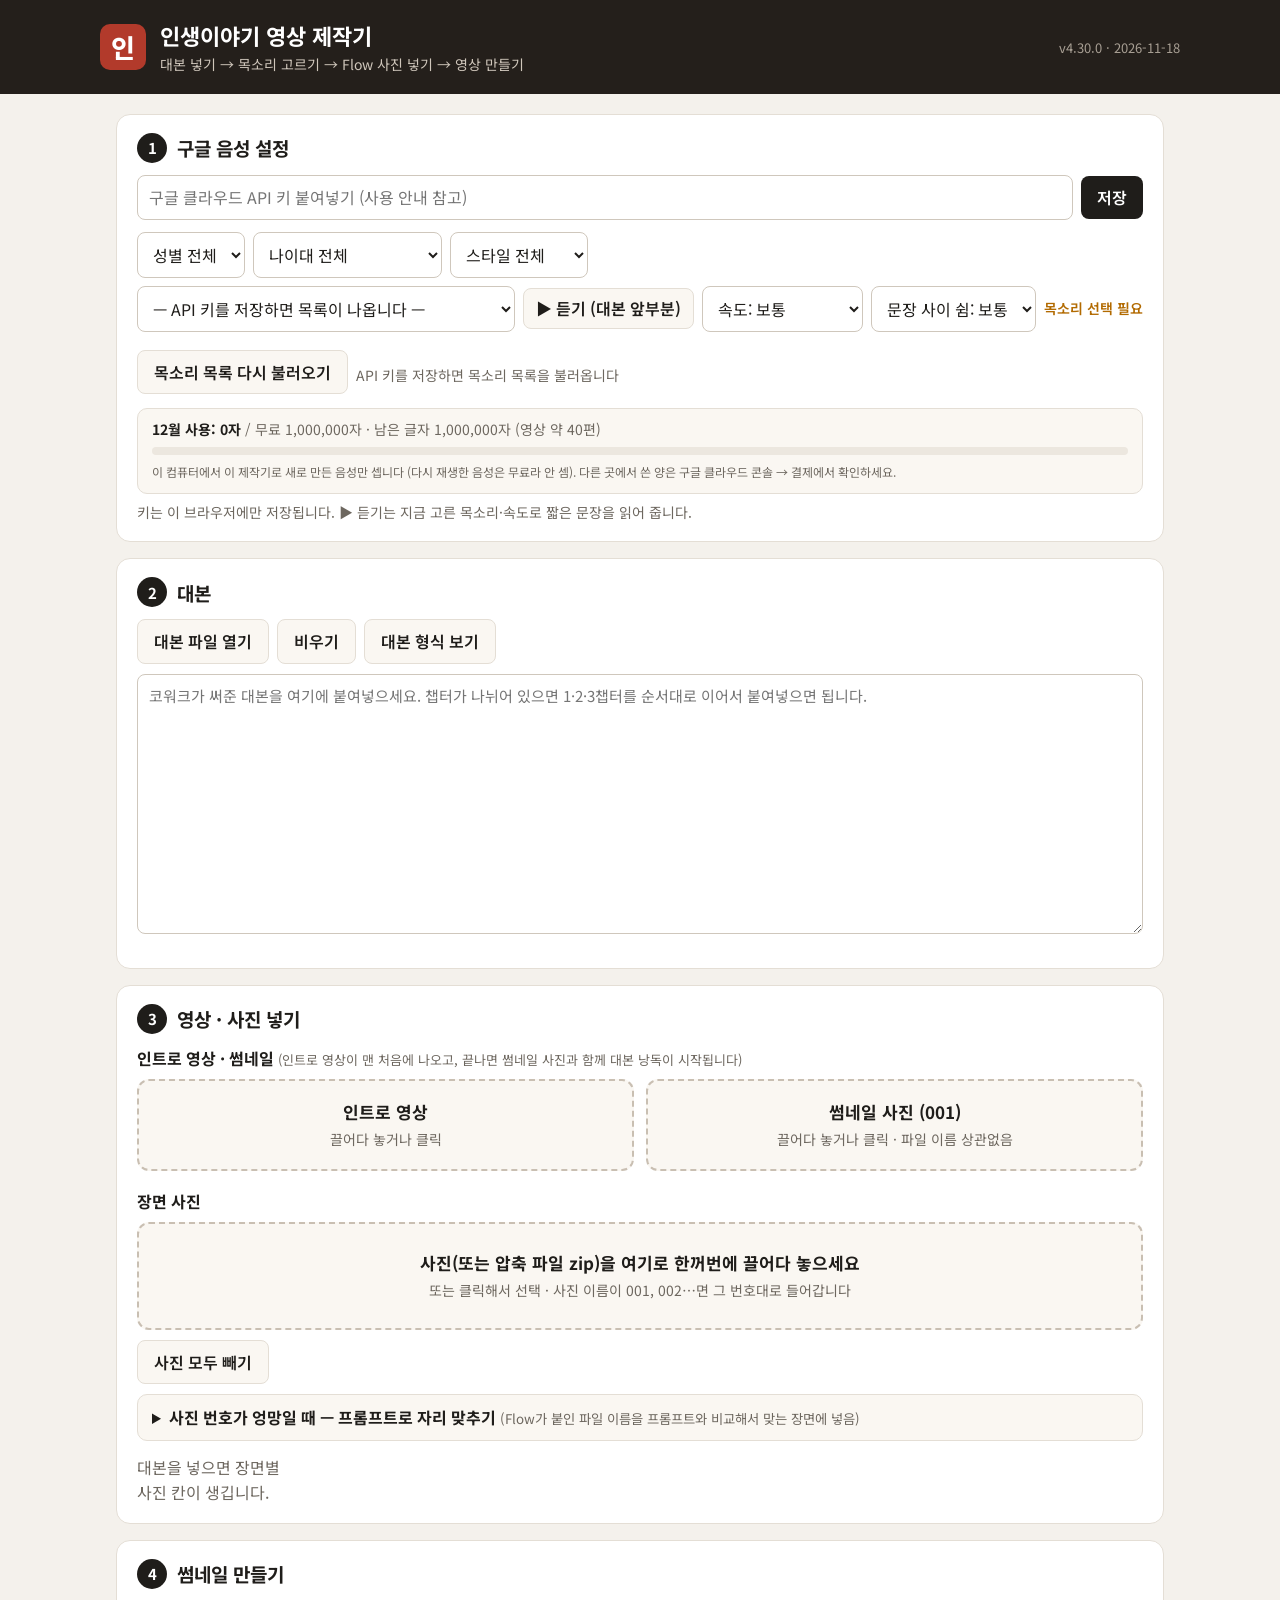
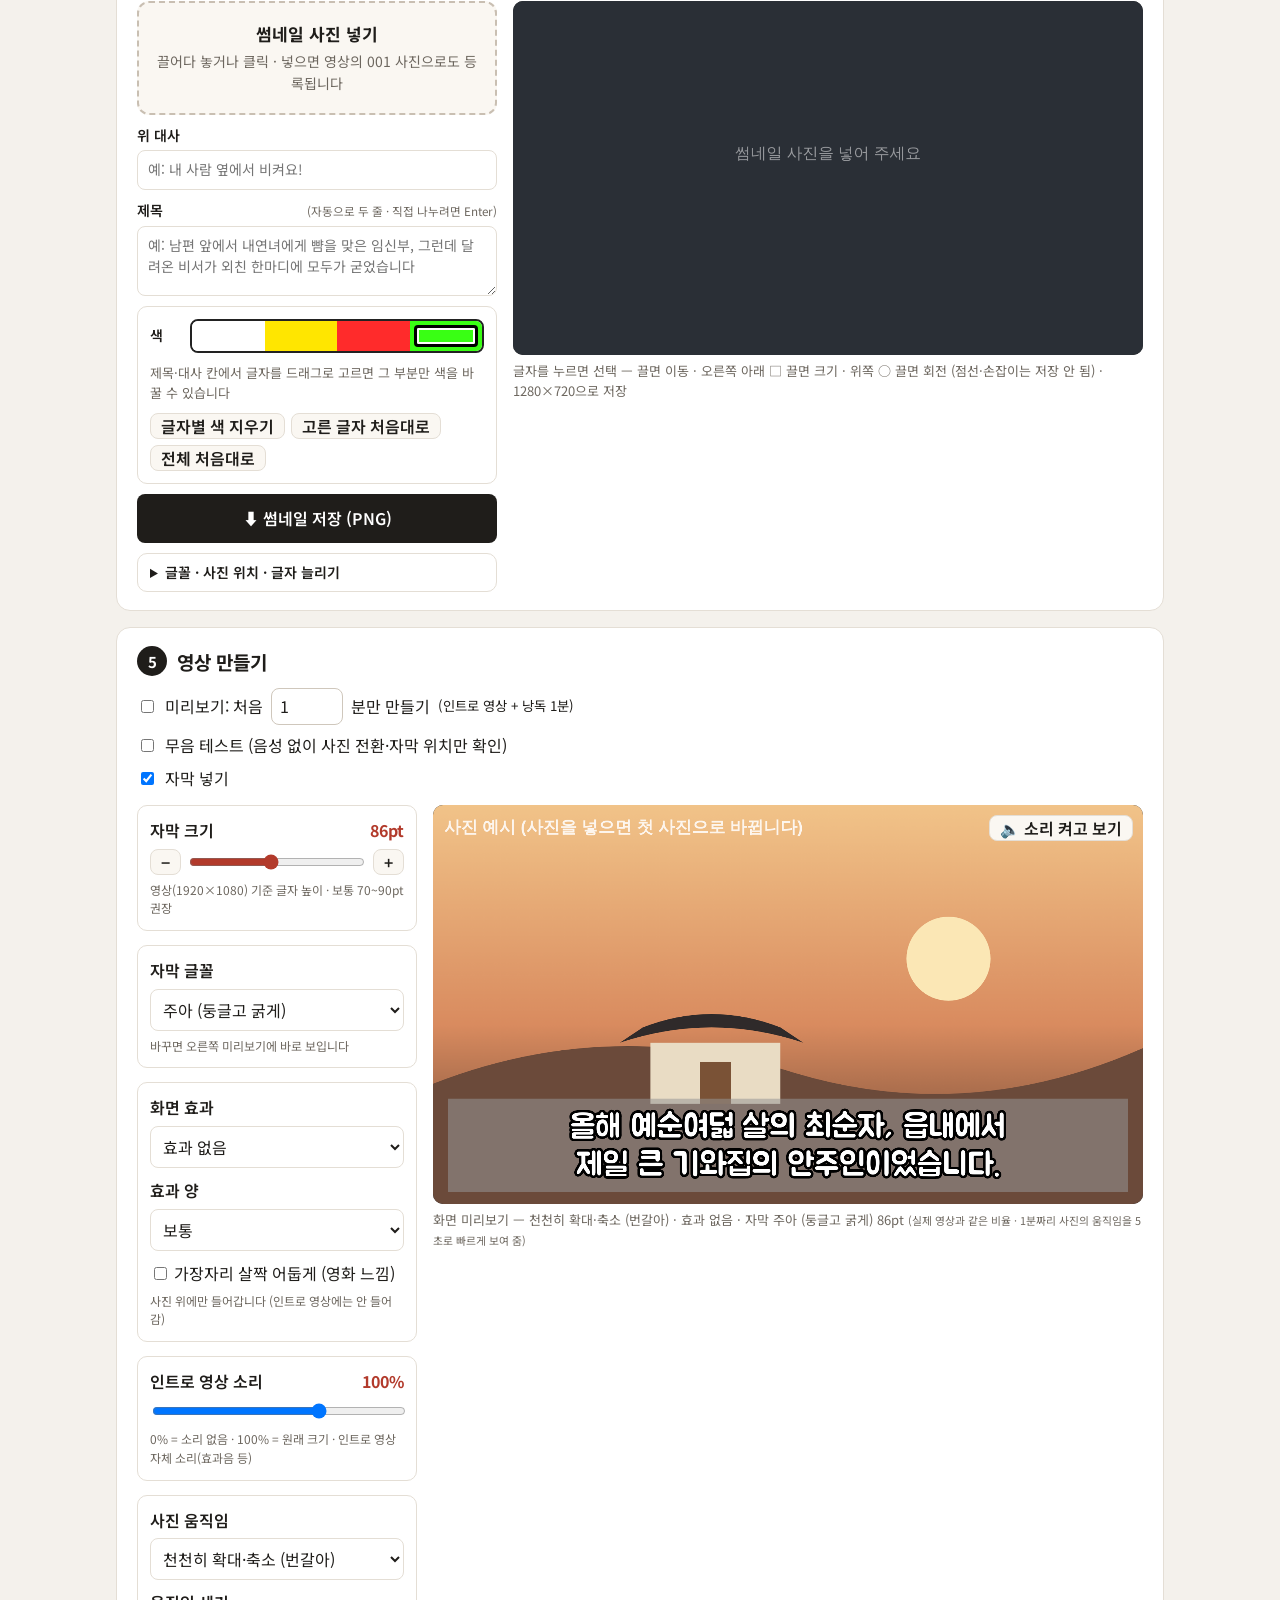
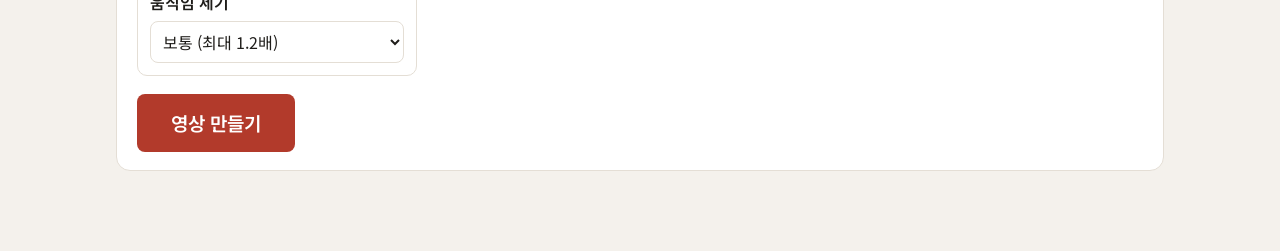
==== commit e5044591: "썸네일: 제목 한 칸, 슬라이더 제거, 한 화면 배치 Co-Authored-By: Claude Opus 5.5 <noreply@anthropic.com> Claude-Session" ====
--- a/index.html
+++ b/index.html
@@ -7,7 +7,7 @@
 <link rel="preconnect" href="https://fonts.googleapis.com"><link rel="preconnect" href="https://fonts.gstatic.com" crossorigin>
 <link href="https://fonts.googleapis.com/css2?family=Jua&family=Do+Hyeon&family=Black+Han+Sans&family=Bagel+Fat+One&family=Gasoek+One&family=Noto+Sans+KR:wght@700;900&family=Gothic+A1:wght@800&family=Nanum+Gothic:wght@800&family=Sunflower:wght@700&family=Gowun+Dodum&family=Dongle:wght@700&family=Gugi&family=Yeon+Sung&family=Noto+Serif+KR:wght@900&family=Nanum+Myeongjo:wght@800&family=Hahmlet:wght@800&family=Song+Myung&family=Dokdo&family=East+Sea+Dokdo&family=Gaegu:wght@700&family=Nanum+Pen+Script&display=swap" rel="stylesheet">
 <link rel="stylesheet" href="lib/fonts/fonts.css?v=1">
-<link rel="stylesheet" href="app.css?v=39">
+<link rel="stylesheet" href="app.css?v=40">
 </head>
 <body>
 <header class="top">
@@ -193,78 +193,45 @@
           <strong>썸네일 사진 넣기</strong><span id="tm-name">끌어다 놓거나 클릭 · 넣으면 영상의 001 사진으로도 등록됩니다</span>
         </label>
         <label class="tm-field"><span>위 대사</span><input type="text" id="tm-quote" placeholder="예: 내 사람 옆에서 비켜요!"></label>
-        <div class="tm-field"><span>제목 3개 <small>(한 번에 입력 → 자동 두 줄 · 고른 제목이 미리보기에 보임)</small></span></div>
-        <div class="tm-title-row on" data-i="1">
-          <div class="tm-title-h"><label><input type="radio" name="tm-pick" value="1" checked> 제목 1</label><button class="btn ghost sm tm-dl" type="button" data-i="1">⬇ 다운로드</button></div>
-          <textarea id="tm-title1" class="tm-title" rows="2" placeholder="예: 남편 앞에서 내연녀에게 뺨을 맞은 임신부, 그런데 달려온 비서가 외친 한마디에 모두가 굳었습니다"></textarea>
-        </div>
-        <div class="tm-title-row" data-i="2">
-          <div class="tm-title-h"><label><input type="radio" name="tm-pick" value="2"> 제목 2</label><button class="btn ghost sm tm-dl" type="button" data-i="2">⬇ 다운로드</button></div>
-          <textarea id="tm-title2" class="tm-title" rows="2" placeholder="두 번째 제목 (다른 버전)"></textarea>
-        </div>
-        <div class="tm-title-row" data-i="3">
-          <div class="tm-title-h"><label><input type="radio" name="tm-pick" value="3"> 제목 3</label><button class="btn ghost sm tm-dl" type="button" data-i="3">⬇ 다운로드</button></div>
-          <textarea id="tm-title3" class="tm-title" rows="2" placeholder="세 번째 제목 (다른 버전)"></textarea>
-        </div>
-
-        <div class="tm-row"><small>제목을 직접 나누고 싶으면 줄바꿈(Enter)</small></div>
-        <!-- 글자 상자 편집 -->
+        <label class="tm-field"><span>제목 <small>(자동으로 두 줄 · 직접 나누려면 Enter)</small></span>
+          <textarea id="tm-title1" class="tm-title1" rows="2" placeholder="예: 남편 앞에서 내연녀에게 뺨을 맞은 임신부, 그런데 달려온 비서가 외친 한마디에 모두가 굳었습니다"></textarea></label>
         <div class="tm-edit" id="tm-edit">
-          <div class="tm-edit-h"><b>글자 고치기</b><small>미리보기에서 글자를 눌러 고르거나 아래에서 고르세요</small></div>
-          <div class="tm-seg" id="tm-seg">
-            <button type="button" data-l="q">위 대사</button><button type="button" data-l="t1" class="on">제목 윗줄</button><button type="button" data-l="t2">제목 아랫줄</button>
-          </div>
-          <div class="tm-knob">
-            <span class="tm-k-l">크기</span><span class="tm-k-s">작게</span>
-            <input type="range" id="tm-ksize" min="30" max="300" step="1" value="100">
-            <span class="tm-k-s">크게</span><b id="tm-ksize-v">100%</b>
-          </div>
-          <div class="tm-knob">
-            <span class="tm-k-l">회전</span><span class="tm-k-s">↺</span>
-            <input type="range" id="tm-krot" min="-45" max="45" step="1" value="0">
-            <span class="tm-k-s">↻</span><b id="tm-krot-v">0°</b>
-          </div>
-          <div class="tm-knob">
+          <div class="tm-knob tm-knob-c">
             <span class="tm-k-l">색</span>
             <div class="tm-colors" id="tm-colors" title="눌러서 고르거나, 누른 채 좌우로 끌면 색이 바뀝니다">
               <i data-c="#ffffff" style="background:#ffffff"></i><i data-c="#ffe600" style="background:#ffe600"></i><i data-c="#ff2b2b" style="background:#ff2b2b"></i><i data-c="#39ff14" style="background:#39ff14"></i>
             </div>
           </div>
           <p class="tm-pickinfo" id="tm-pickinfo">제목·대사 칸에서 글자를 드래그로 고르면 그 부분만 색을 바꿀 수 있습니다</p>
-          <div class="row" style="gap:6px;margin-top:4px">
+          <div class="tm-seg" id="tm-seg" hidden>
+            <button type="button" data-l="q">위 대사</button><button type="button" data-l="t1" class="on">제목 윗줄</button><button type="button" data-l="t2">제목 아랫줄</button>
+          </div>
+          <div class="row" style="gap:6px">
             <button class="btn ghost sm" id="tm-spanclear" type="button">글자별 색 지우기</button>
-            <button class="btn ghost sm" id="tm-kreset" type="button">이 글자 처음대로</button>
+            <button class="btn ghost sm" id="tm-kreset" type="button">고른 글자 처음대로</button>
             <button class="btn ghost sm" id="tm-kreset-all" type="button">전체 처음대로</button>
           </div>
         </div>
-        <div class="tm-row">
-          <label>글꼴 <select id="tm-font"></select></label>
-          <input type="hidden" id="tm-size" value="1">
-        </div>
-        <div class="tm-row">
-          <label>글자 세로로 늘리기 <select id="tm-stretch"><option value="fill" selected>제목 높이를 꽉 채우게 (최대)</option><option value="3">3배</option><option value="2.5">2.5배</option><option value="2">2배</option><option value="1.5">1.5배</option><option value="1">안 늘림</option></select></label>
-          <label>제목 높이 <select id="tm-area"><option value="0.38">화면 아래 ⅓</option><option value="0.45">화면 아래 45%</option><option value="0.52" selected>화면 아래 절반</option><option value="0.6">화면 아래 60%</option></select></label>
-        </div>
-        <div class="tm-row">
-          <label><input type="checkbox" id="tm-shade"> 아래쪽 살짝 어둡게 (글자 더 잘 보이게)</label>
-        </div>
-        <div class="tm-row">
-          <label>사진 확대 <input type="range" id="tm-zoom" min="100" max="250" step="5" value="100"></label>
-        </div>
-        <div class="tm-row">
-          <label>위아래 <input type="range" id="tm-posy" min="0" max="100" value="50"></label>
-          <label>좌우 <input type="range" id="tm-posx" min="0" max="100" value="50"></label>
-        </div>
-        <div class="tm-row"><small>사진을 확대해야 위아래·좌우로 옮길 수 있습니다 (사진이 화면에 딱 맞으면 옮길 여유가 없음)</small>
-        </div>
-        <div class="row" style="margin-top:6px">
-          <button class="btn" id="tm-save" type="button">⬇ 3개 모두 다운로드</button>
-        </div>
-        <small class="hint">유튜브 권장 크기 1280×720으로 저장됩니다. 제목이 길면 글자 크기가 자동으로 줄어듭니다.</small>
+        <button class="btn tm-savebtn" id="tm-save" type="button">⬇ 썸네일 저장 (PNG)</button>
+        <details class="tm-more">
+          <summary>글꼴 · 사진 위치 · 글자 늘리기</summary>
+          <div class="tm-row"><label>글꼴 <select id="tm-font"></select></label><input type="hidden" id="tm-size" value="1"></div>
+          <div class="tm-row">
+            <label>글자 세로로 늘리기 <select id="tm-stretch"><option value="fill" selected>제목 높이를 꽉 채우게 (최대)</option><option value="3">3배</option><option value="2.5">2.5배</option><option value="2">2배</option><option value="1.5">1.5배</option><option value="1">안 늘림</option></select></label>
+            <label>제목 높이 <select id="tm-area"><option value="0.38">화면 아래 ⅓</option><option value="0.45">화면 아래 45%</option><option value="0.52" selected>화면 아래 절반</option><option value="0.6">화면 아래 60%</option></select></label>
+          </div>
+          <div class="tm-row"><label><input type="checkbox" id="tm-shade"> 아래쪽 살짝 어둡게</label></div>
+          <div class="tm-row"><label>사진 확대 <input type="range" id="tm-zoom" min="100" max="250" step="5" value="100"></label></div>
+          <div class="tm-row">
+            <label>위아래 <input type="range" id="tm-posy" min="0" max="100" value="50"></label>
+            <label>좌우 <input type="range" id="tm-posx" min="0" max="100" value="50"></label>
+          </div>
+          <div class="tm-row"><small>사진을 확대해야 위아래·좌우로 옮길 수 있습니다</small></div>
+        </details>
       </div>
       <figure class="look tm-look">
         <canvas id="tm-canvas" width="1280" height="720"></canvas>
-        <figcaption>글자를 눌러 고른 뒤 — 끌면 이동 · 오른쪽 아래 □ 끌면 크기 · 위쪽 ○ 끌면 회전 (점선·손잡이는 저장되지 않음)</figcaption>
+        <figcaption>글자를 누르면 선택 — 끌면 이동 · 오른쪽 아래 □ 끌면 크기 · 위쪽 ○ 끌면 회전 (점선·손잡이는 저장 안 됨) · 1280×720으로 저장</figcaption>
       </figure>
     </div>
   </section>
@@ -363,7 +330,7 @@
 <audio id="player" hidden></audio>
 <script src="lib/mp4-muxer.js?v=2"></script>
 <script src="lib/jszip.min.js?v=2"></script>
-<script src="app.js?v=59"></script>
+<script src="app.js?v=60"></script>
 <script src="gen.js?v=1"></script>
 <script src="match.js?v=3"></script>
 <script src="tts.js?v=8"></script>
--- a/app.css
+++ b/app.css
@@ -238,3 +238,12 @@
 #tm-canvas { touch-action: none; }
 .tm-pickinfo { margin: 0; font-size: 13px; color: var(--muted); }
 .tm-pickinfo.on { color: var(--accent); font-weight: 600; }
+.tm-ctl { gap: 10px !important; }
+.tm-title1 { width: 100%; box-sizing: border-box; height: 70px; min-height: 0 !important; font: inherit; font-size: 15px; padding: 8px 10px; border: 1px solid var(--line); border-radius: 8px; resize: vertical; }
+.tm-knob-c { grid-template-columns: 34px 1fr !important; }
+.tm-knob-c .tm-colors { grid-column: 2 !important; }
+.tm-savebtn { width: 100%; padding: 12px; font-size: 16px; }
+.tm-more { border: 1px solid var(--line); border-radius: 10px; padding: 8px 12px; background: #fff; font-size: 14px; }
+.tm-more summary { cursor: pointer; font-weight: 600; }
+.tm-more[open] { display: flex; flex-direction: column; gap: 8px; }
+.tm-look { position: sticky; top: 12px; align-self: start; }
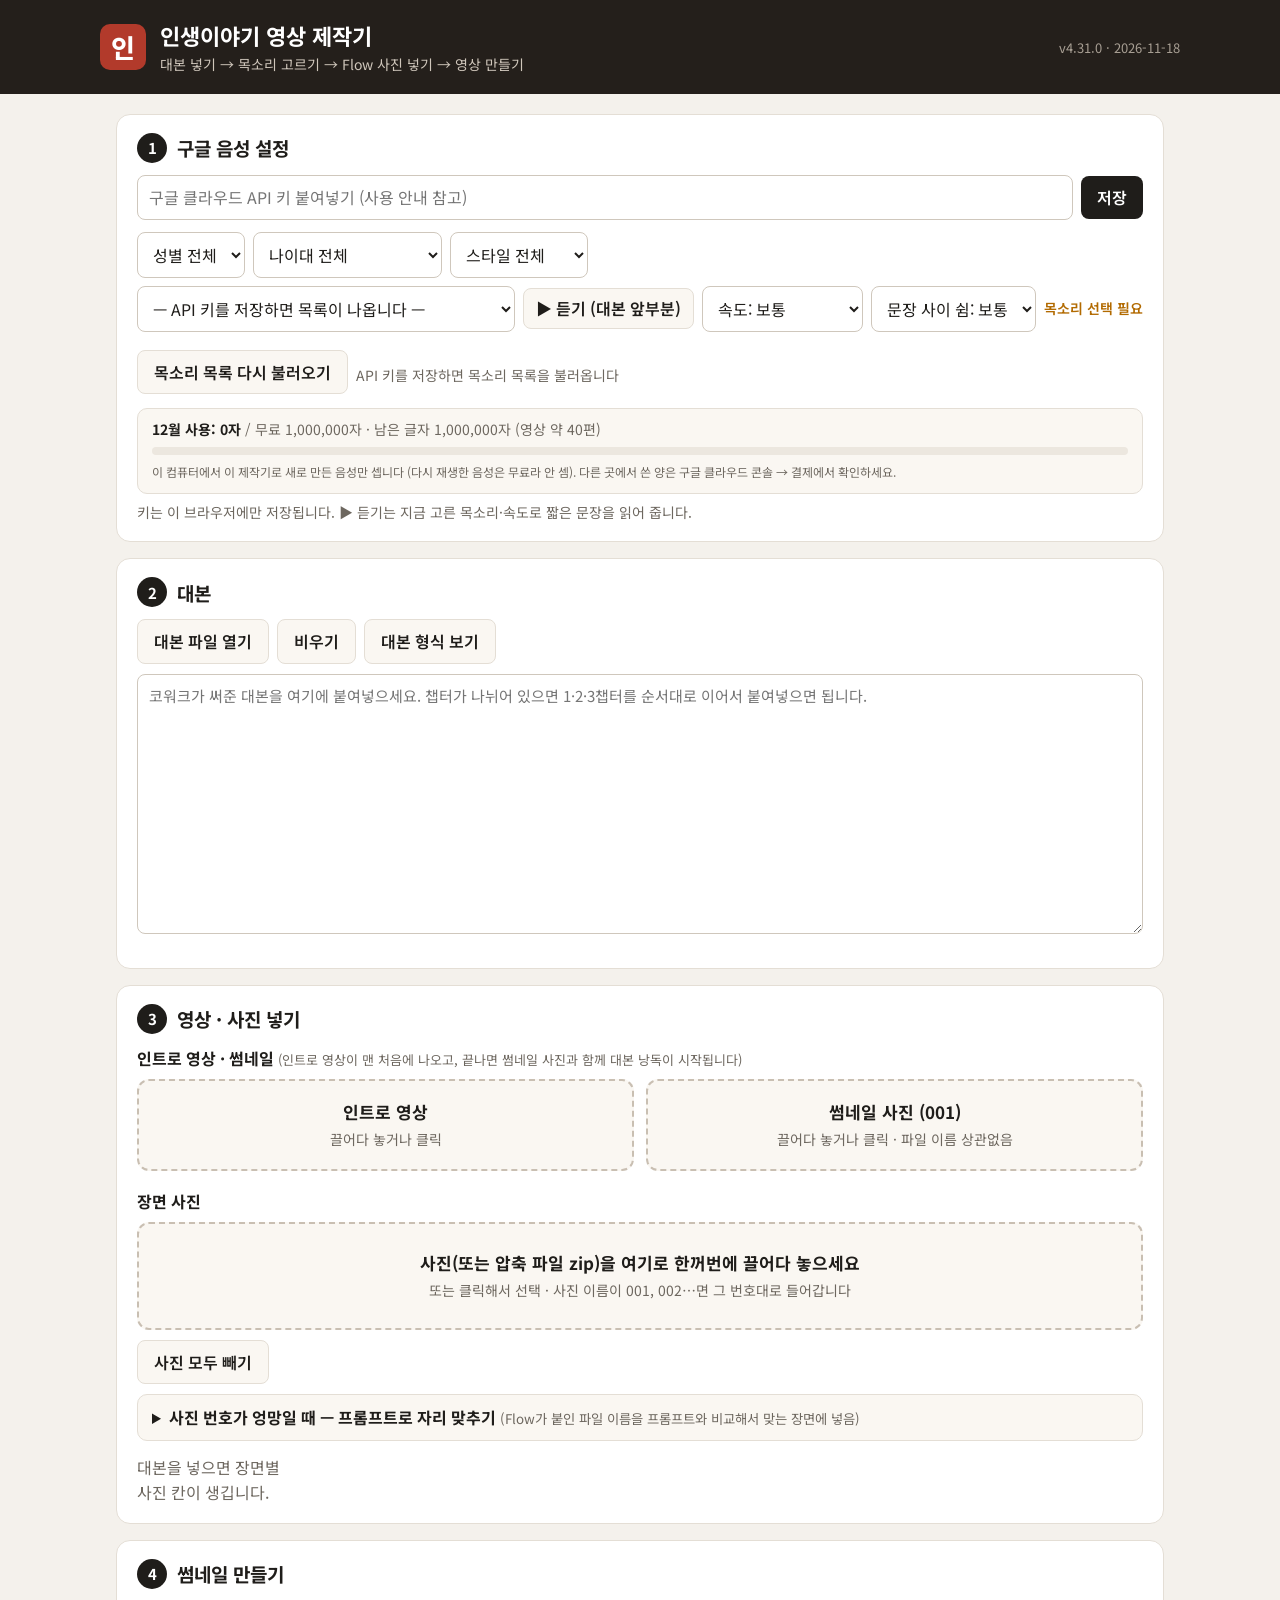
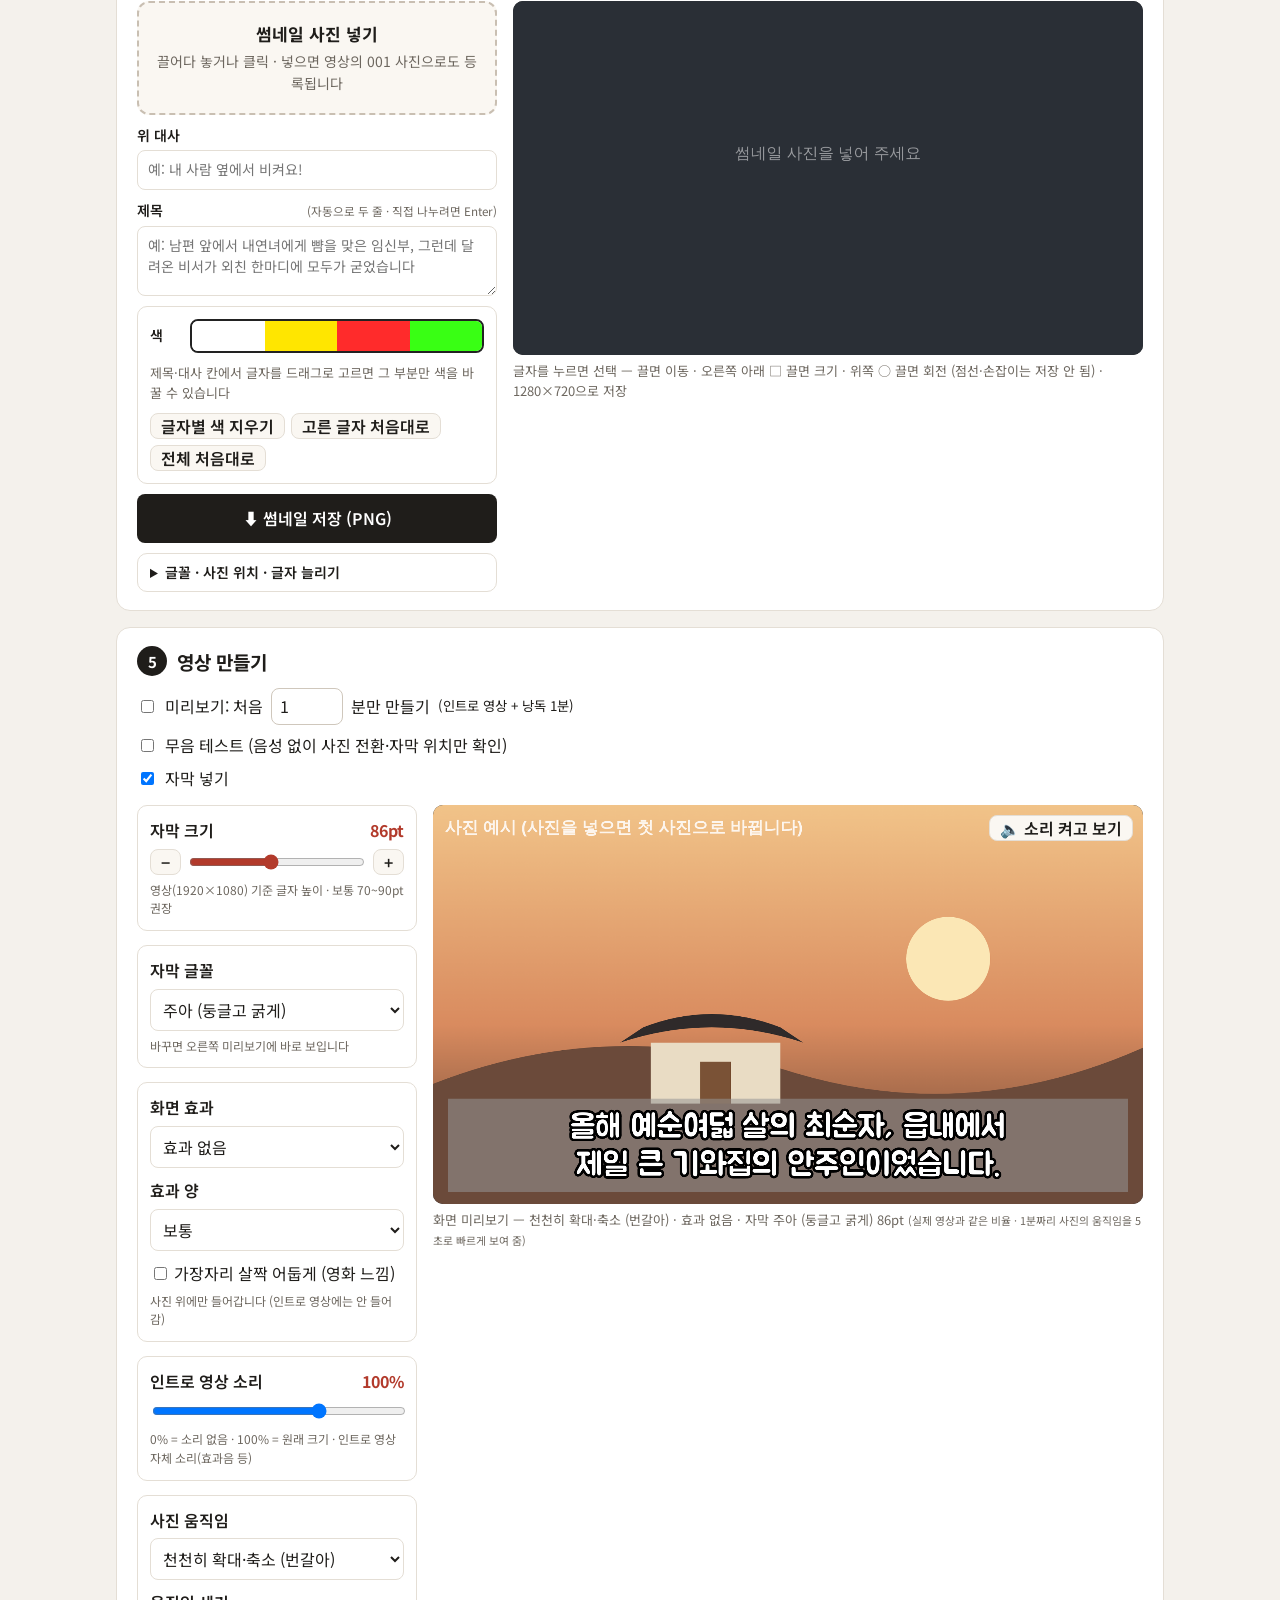
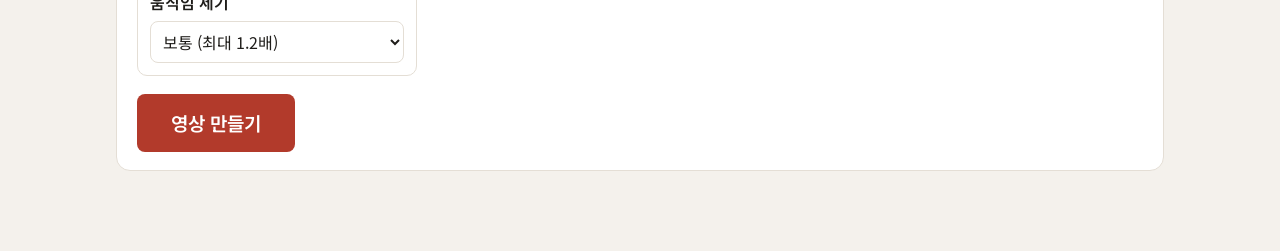
==== commit 438aee93: "썸네일 제목 두 줄을 한 덩어리로 Co-Authored-By: Claude Opus 5.5 <noreply@anthropic.com> Claude-Session: https://c" ====
--- a/index.html
+++ b/index.html
@@ -330,7 +330,7 @@
 <audio id="player" hidden></audio>
 <script src="lib/mp4-muxer.js?v=2"></script>
 <script src="lib/jszip.min.js?v=2"></script>
-<script src="app.js?v=60"></script>
+<script src="app.js?v=61"></script>
 <script src="gen.js?v=1"></script>
 <script src="match.js?v=3"></script>
 <script src="tts.js?v=8"></script>
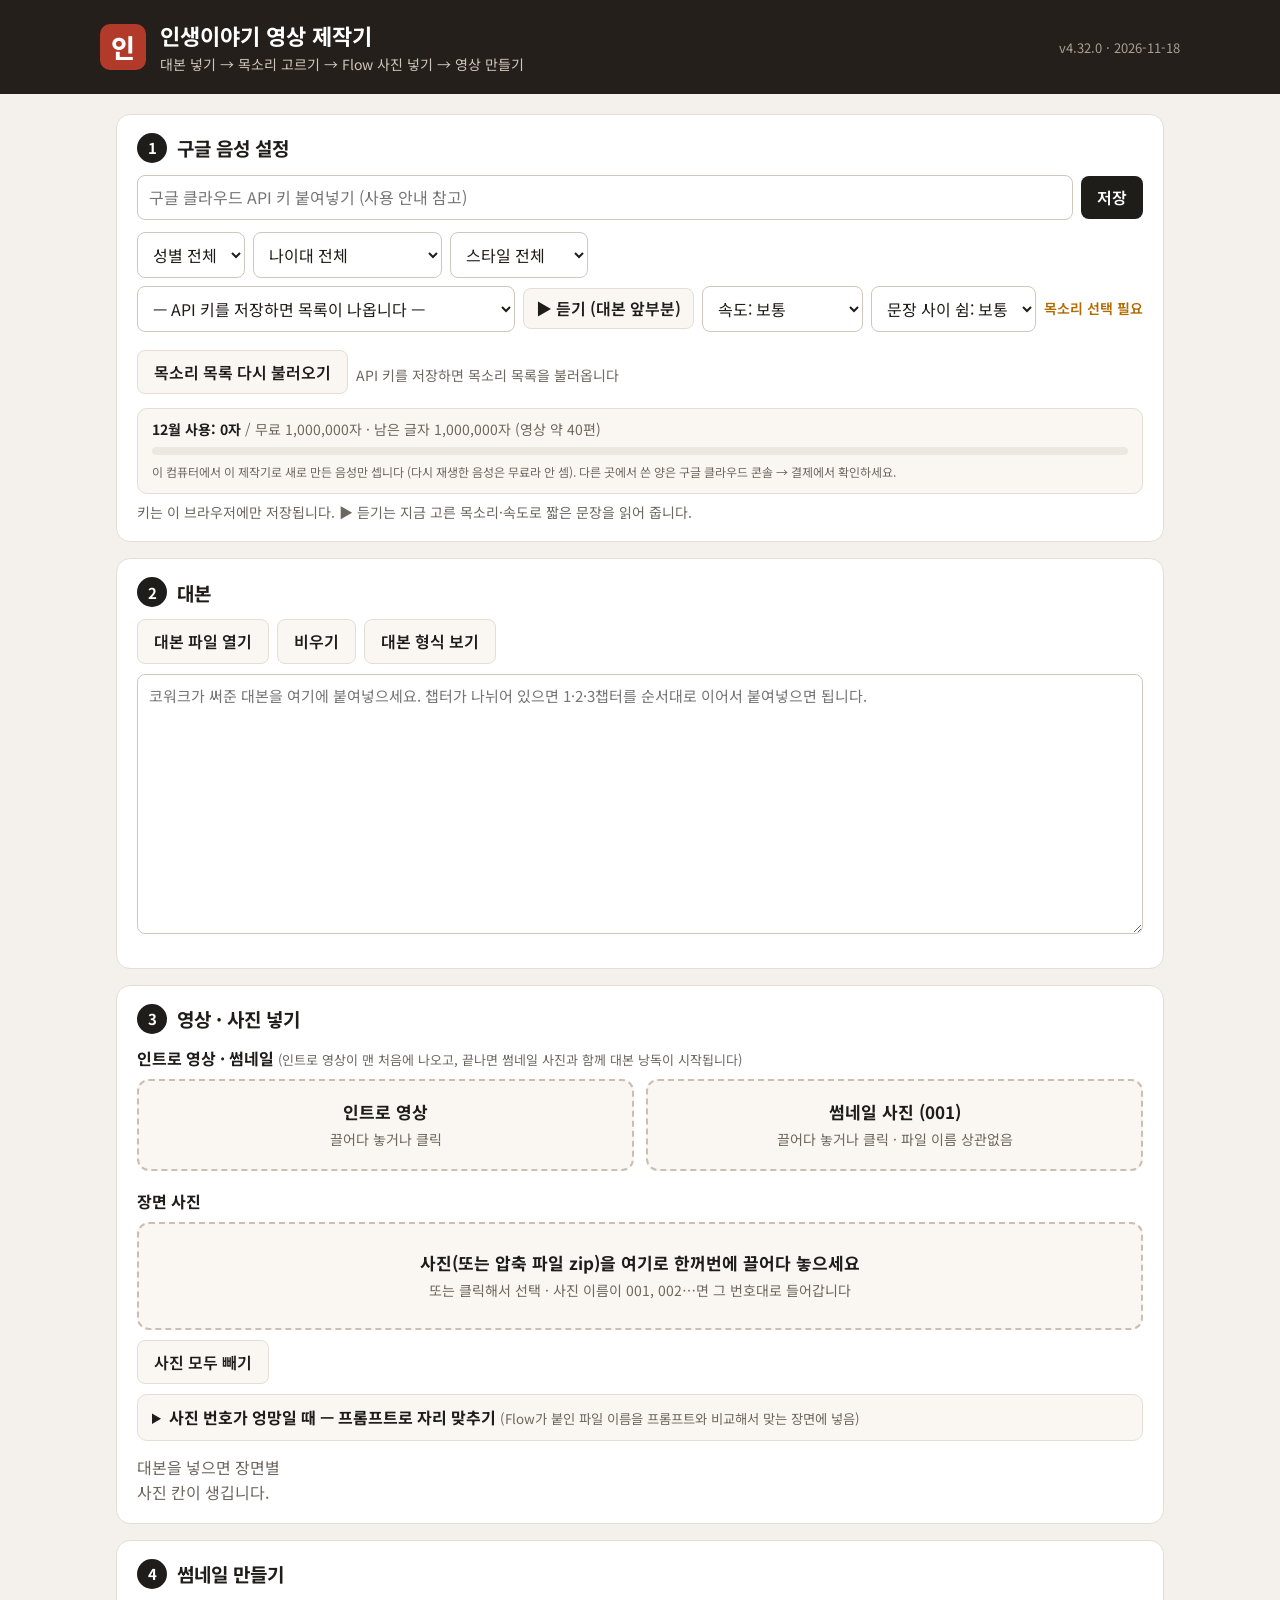
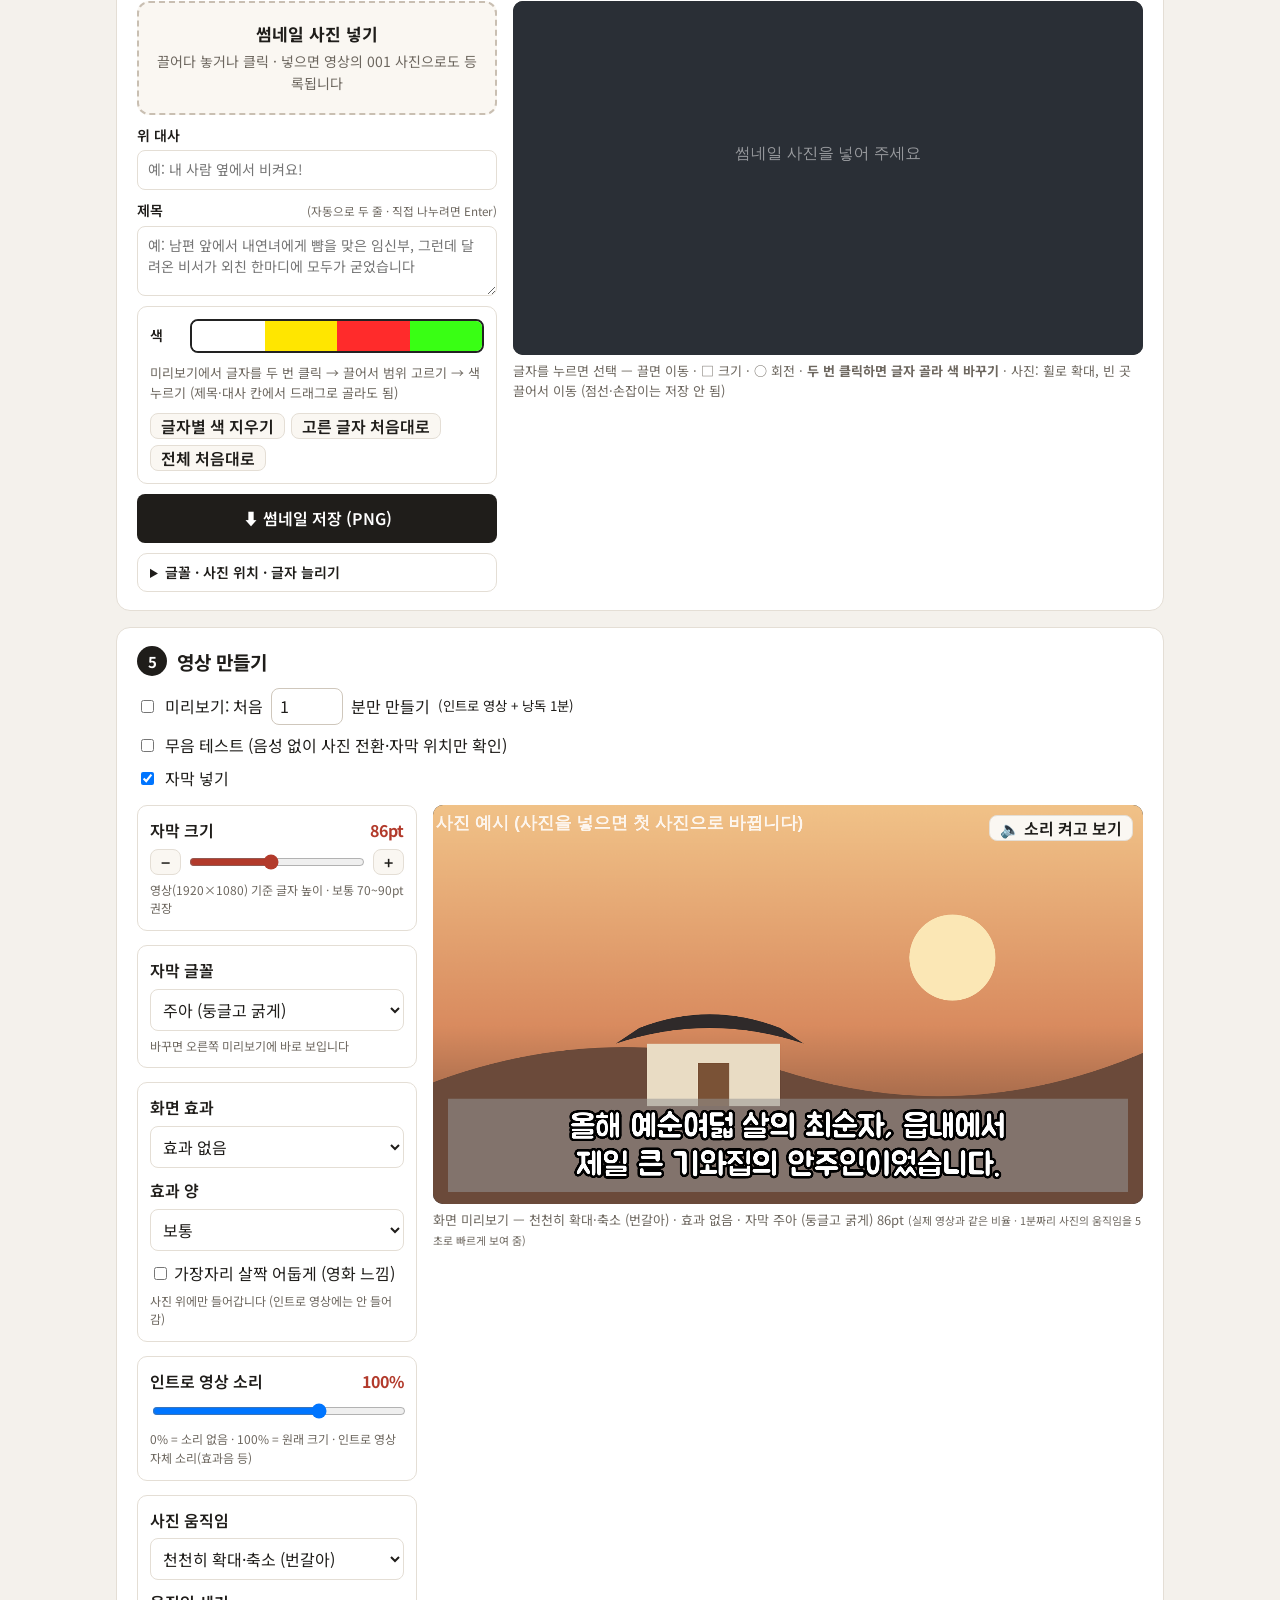
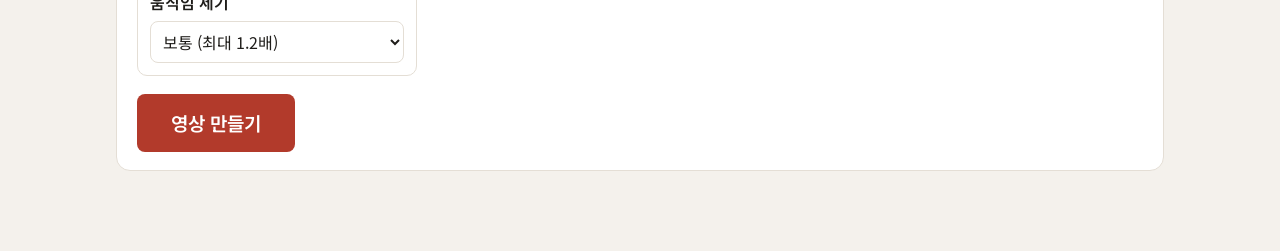
==== commit 16672452: "썸네일: 글자 폭 정확히, 미리보기에서 글자 골라 색, 사진 휠 확대·끌어 이동 Co-Authored-By: Claude Opus 5.5 <noreply@anthropic.com>" ====
--- a/index.html
+++ b/index.html
@@ -202,7 +202,7 @@
               <i data-c="#ffffff" style="background:#ffffff"></i><i data-c="#ffe600" style="background:#ffe600"></i><i data-c="#ff2b2b" style="background:#ff2b2b"></i><i data-c="#39ff14" style="background:#39ff14"></i>
             </div>
           </div>
-          <p class="tm-pickinfo" id="tm-pickinfo">제목·대사 칸에서 글자를 드래그로 고르면 그 부분만 색을 바꿀 수 있습니다</p>
+          <p class="tm-pickinfo" id="tm-pickinfo">미리보기에서 글자를 두 번 클릭 → 끌어서 범위 고르기 → 색 누르기 (제목·대사 칸에서 드래그로 골라도 됨)</p>
           <div class="tm-seg" id="tm-seg" hidden>
             <button type="button" data-l="q">위 대사</button><button type="button" data-l="t1" class="on">제목 윗줄</button><button type="button" data-l="t2">제목 아랫줄</button>
           </div>
@@ -226,12 +226,12 @@
             <label>위아래 <input type="range" id="tm-posy" min="0" max="100" value="50"></label>
             <label>좌우 <input type="range" id="tm-posx" min="0" max="100" value="50"></label>
           </div>
-          <div class="tm-row"><small>사진을 확대해야 위아래·좌우로 옮길 수 있습니다</small></div>
+          <div class="tm-row"><small>미리보기 위에서 마우스 휠로 확대, 빈 곳(사진)을 끌면 위치 이동도 됩니다</small></div>
         </details>
       </div>
       <figure class="look tm-look">
         <canvas id="tm-canvas" width="1280" height="720"></canvas>
-        <figcaption>글자를 누르면 선택 — 끌면 이동 · 오른쪽 아래 □ 끌면 크기 · 위쪽 ○ 끌면 회전 (점선·손잡이는 저장 안 됨) · 1280×720으로 저장</figcaption>
+        <figcaption>글자를 누르면 선택 — 끌면 이동 · □ 크기 · ○ 회전 · <b>두 번 클릭하면 글자 골라 색 바꾸기</b> · 사진: 휠로 확대, 빈 곳 끌어서 이동 (점선·손잡이는 저장 안 됨)</figcaption>
       </figure>
     </div>
   </section>
@@ -330,7 +330,7 @@
 <audio id="player" hidden></audio>
 <script src="lib/mp4-muxer.js?v=2"></script>
 <script src="lib/jszip.min.js?v=2"></script>
-<script src="app.js?v=61"></script>
+<script src="app.js?v=63"></script>
 <script src="gen.js?v=1"></script>
 <script src="match.js?v=3"></script>
 <script src="tts.js?v=8"></script>
